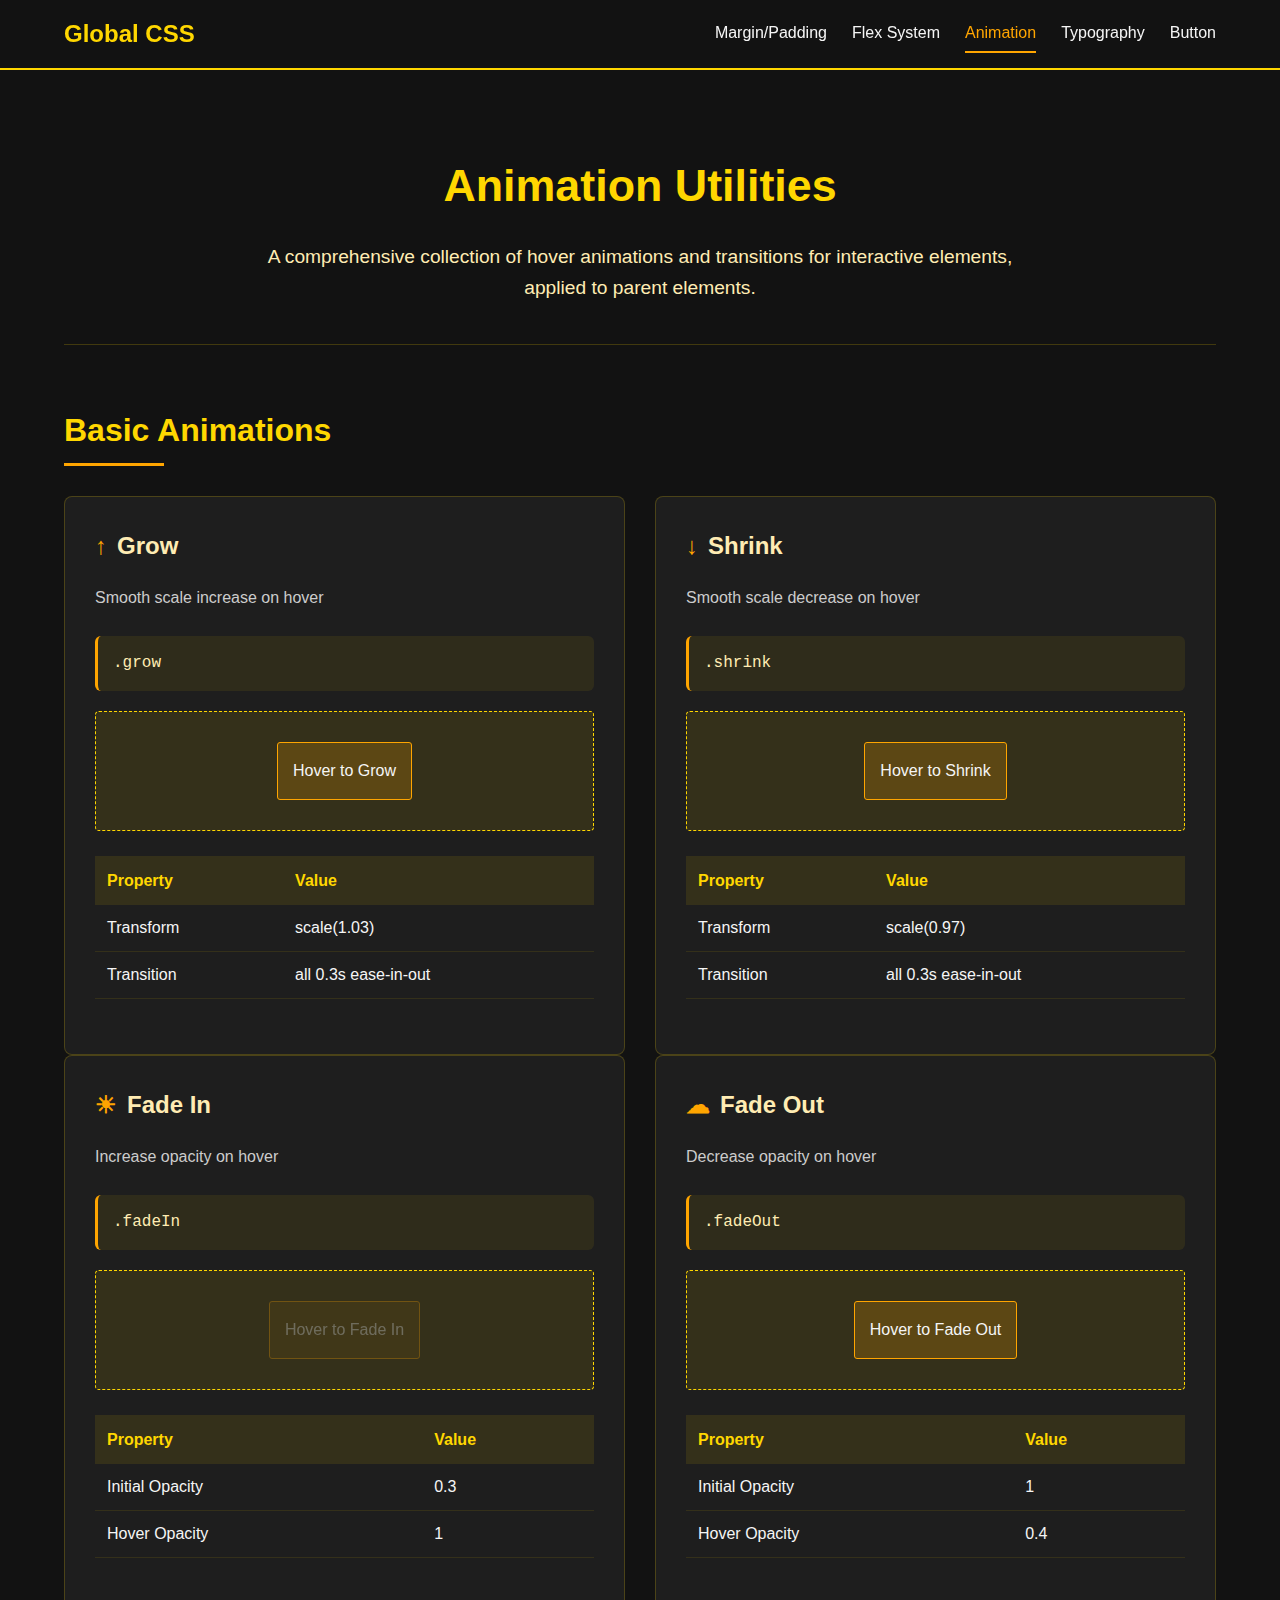
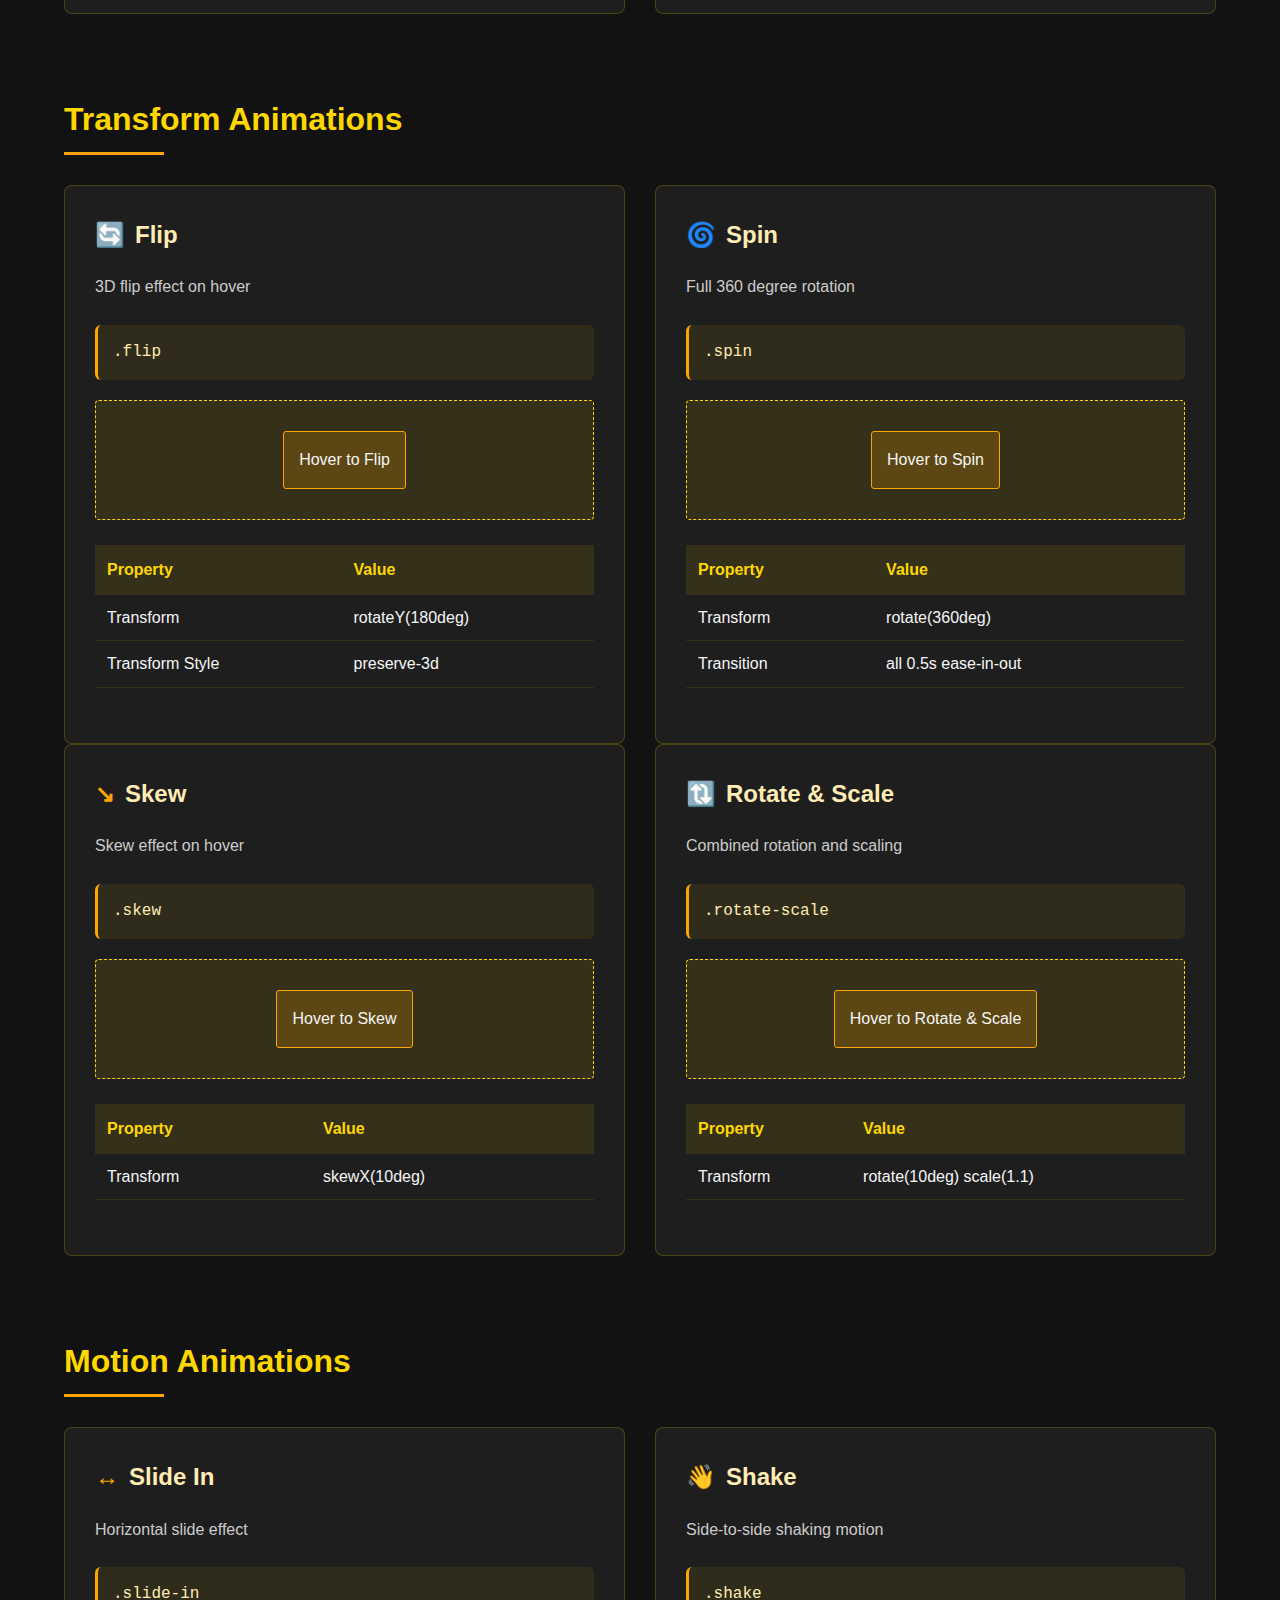
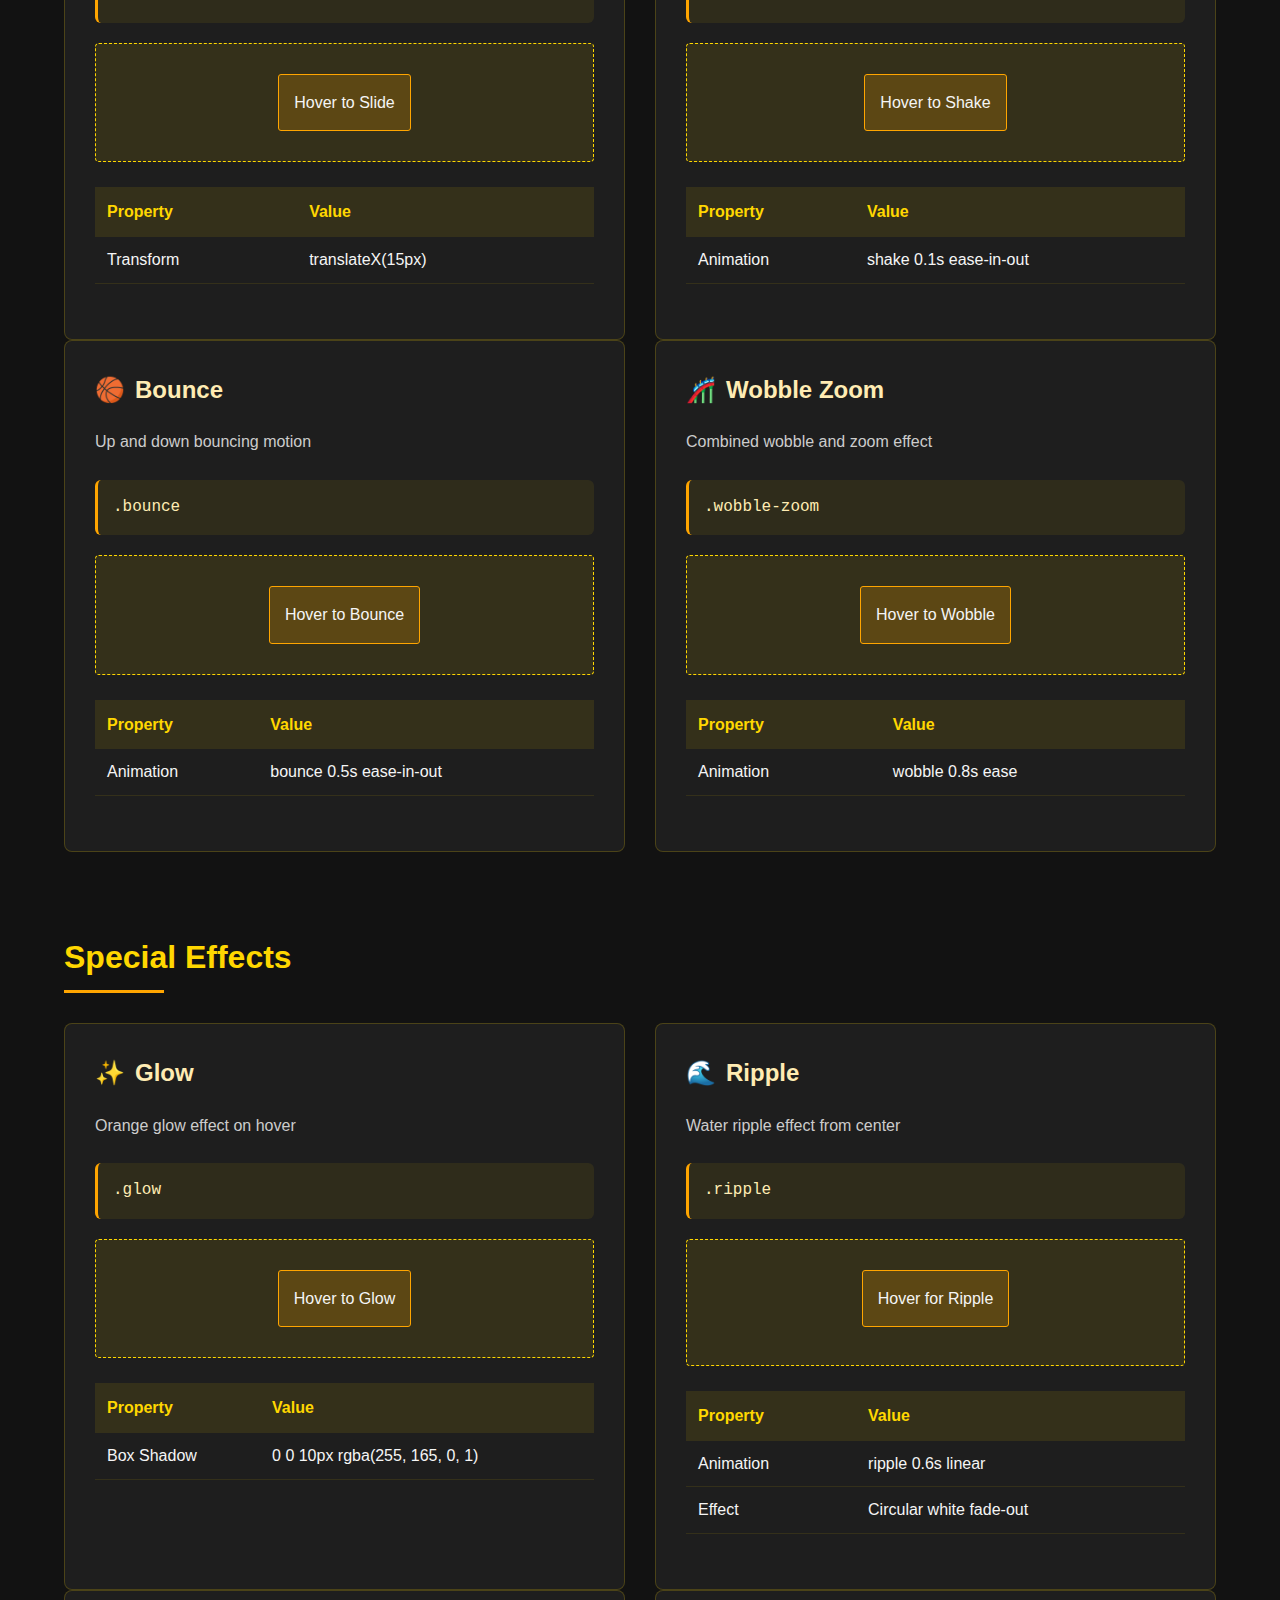
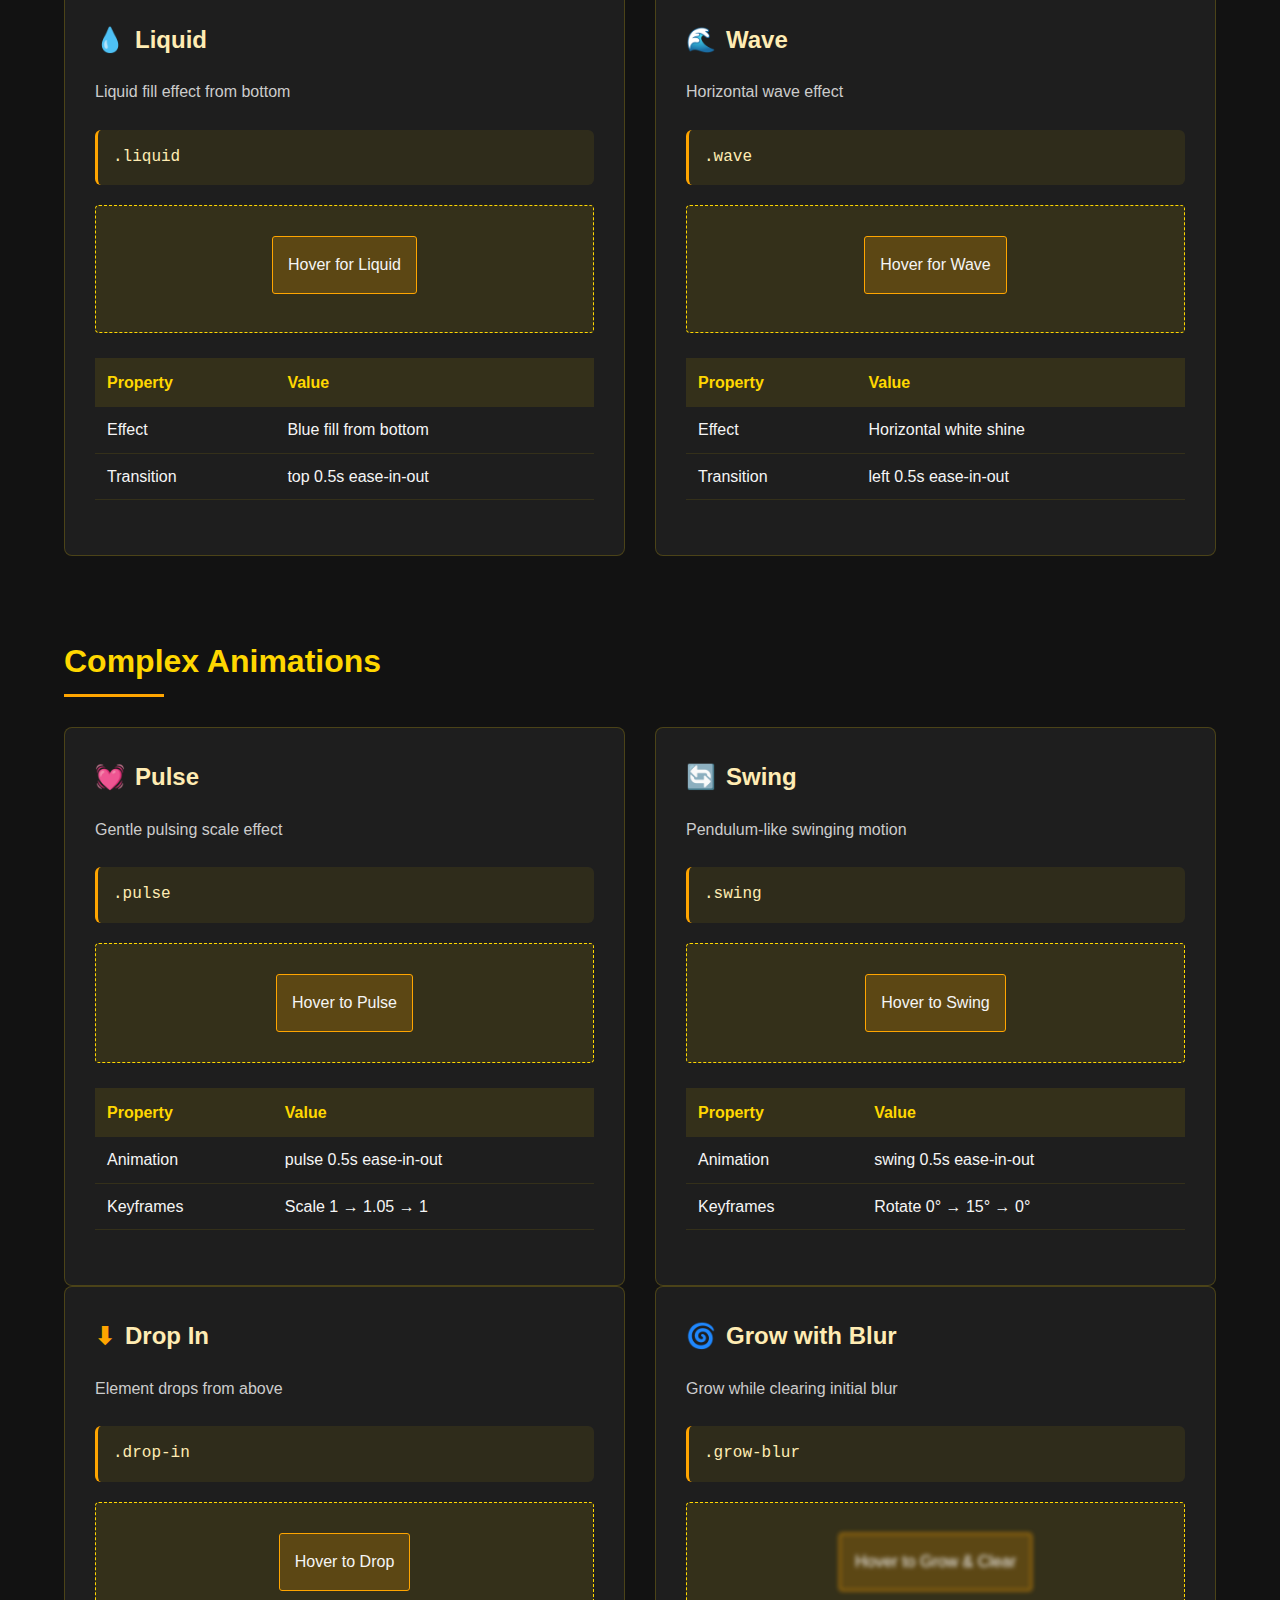
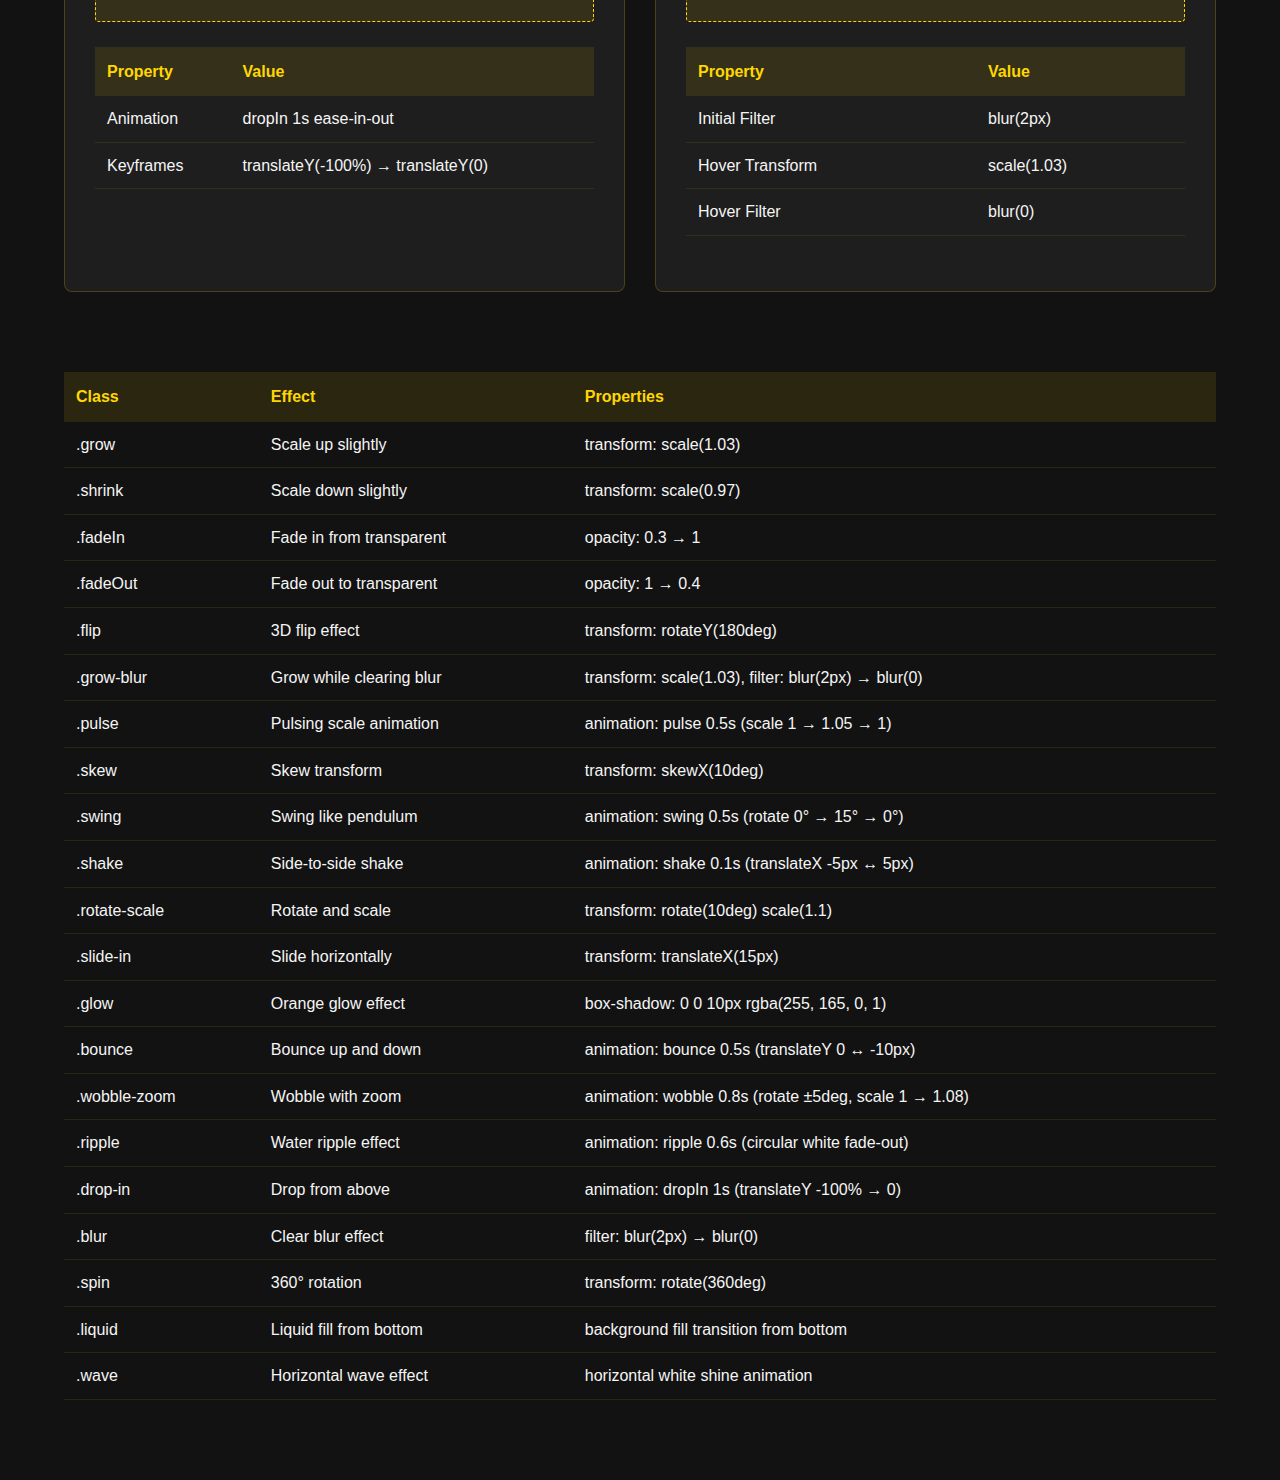
==== animation.html @ afbe911b "-v:2.9.2" ====
<!DOCTYPE html>
<html lang="en">

<head>
    <meta charset="UTF-8">
    <meta name="viewport" content="width=device-width, initial-scale=1.0">
    <title>Animation Documentation</title>
    <link rel="stylesheet" href="./documents/global.css">
    <style>
        /* THEME */
        :root {
            --bg-dark: #121212;
            --gold: #FFD700;
            --gold-light: #FFECB3;
            --orange: #FFA500;
            --text-light: #F5F5F5;
            --card-bg: #1E1E1E;
        }

        body {
            background: var(--bg-dark);
            color: var(--text-light);
            font-family: 'Segoe UI', sans-serif;
            line-height: 1.6;
        }

        /* NAVBAR */
        .navbar {
            background: rgba(18, 18, 18, 0.98);
            border-bottom: 2px solid var(--gold);
            padding: 15px 5%;
            position: sticky;
            top: 0;
            z-index: 100;
        }

        .nav-container {
            display: flex;
            justify-content: space-between;
            align-items: center;
            max-width: 1400px;
            margin: 0 auto;
        }

        .nav-logo {
            color: var(--gold);
            font-weight: bold;
            font-size: 1.5rem;
            text-decoration: none;
        }

        .nav-links {
            display: flex;
            gap: 25px;
        }

        .nav-link {
            color: var(--text-light);
            text-decoration: none;
            transition: all 0.3s;
            font-weight: 500;
            padding: 5px 0;
            border-bottom: 2px solid transparent;
        }

        .nav-link:hover,
        .nav-link.active {
            color: var(--orange);
            border-bottom-color: var(--orange);
        }

        /* MAIN CONTENT */
        .container {
            max-width: 1400px;
            margin: 40px auto;
            padding: 0 5%;
        }

        .hero {
            text-align: center;
            margin-bottom: 60px;
            padding: 40px 0;
            border-bottom: 1px solid rgba(255, 215, 0, 0.2);
        }

        .hero h1 {
            color: var(--gold);
            font-size: 2.8rem;
            margin-bottom: 20px;
        }

        .hero p {
            font-size: 1.2rem;
            max-width: 800px;
            margin: 0 auto;
            color: var(--gold-light);
        }

        /* UTILITY SECTIONS */
        .utility-section {
            margin-bottom: 80px;
        }

        .section-title {
            color: var(--gold);
            font-size: 2rem;
            margin-bottom: 30px;
            position: relative;
            padding-bottom: 10px;
        }

        .section-title:after {
            content: '';
            position: absolute;
            bottom: 0;
            left: 0;
            width: 100px;
            height: 3px;
            background: var(--orange);
        }

        /* UTILITY CARDS */
        .utility-grid {
            display: grid;
            grid-template-columns: repeat(auto-fill, minmax(400px, 1fr));
            gap: 30px;
        }

        .utility-card {
            background: var(--card-bg);
            border: 1px solid rgba(255, 215, 0, 0.2);
            border-radius: 8px;
            padding: 30px;
            transition: all 0.3s;
        }

        .utility-card:hover {
            border-color: var(--gold);
            box-shadow: 0 10px 30px rgba(255, 215, 0, 0.1);
            transform: translateY(-5px);
        }

        .card-title {
            color: var(--gold-light);
            font-size: 1.5rem;
            margin-bottom: 20px;
            display: flex;
            align-items: center;
            gap: 10px;
        }

        .card-title .icon {
            color: var(--orange);
        }

        .card-desc {
            margin-bottom: 25px;
            color: #ccc;
        }

        .pattern {
            background: rgba(255, 215, 0, 0.08);
            color: var(--gold-light);
            padding: 15px;
            border-radius: 6px;
            font-family: monospace;
            margin-bottom: 20px;
            border-left: 3px solid var(--orange);
        }

        .example-group {
            margin-top: 25px;
        }

        .example-title {
            color: var(--gold-light);
            margin-bottom: 10px;
            font-weight: 500;
        }

        .example {
            background: rgba(0, 0, 0, 0.3);
            padding: 12px 15px;
            border-radius: 4px;
            margin-bottom: 8px;
            font-family: monospace;
            display: block;
        }

        /* VALUE TABLES */
        .value-table {
            width: 100%;
            border-collapse: collapse;
            margin: 25px 0;
        }

        .value-table th {
            background: rgba(255, 215, 0, 0.1);
            color: var(--gold);
            padding: 12px;
            text-align: left;
        }

        .value-table td {
            padding: 10px 12px;
            border-bottom: 1px solid rgba(255, 215, 0, 0.1);
        }

        .value-table tr:hover {
            background: rgba(255, 215, 0, 0.05);
        }

        /* RESPONSIVE */
        @media (max-width: 992px) {
            .utility-grid {
                grid-template-columns: 1fr;
            }
        }

        @media (max-width: 768px) {
            .nav-container {
                flex-direction: column;
                gap: 15px;
            }

            .nav-links {
                flex-wrap: wrap;
                justify-content: center;
                gap: 15px;
            }

            .hero h1 {
                font-size: 2.2rem;
            }
        }

        @media (max-width: 480px) {
            .container {
                padding: 0 20px;
            }

            .utility-card {
                padding: 20px;
            }
        }

        /* ANIMATION DEMOS */
        .demo-box {
            background: rgba(255, 215, 0, 0.1);
            border: 1px dashed var(--gold);
            padding: 20px;
            margin: 15px 0;
            border-radius: 4px;
            text-align: center;
        }

        .demo-item {
            background: rgba(255, 165, 0, 0.2);
            border: 1px solid var(--orange);
            padding: 15px;
            margin: 10px;
            border-radius: 3px;
            display: inline-block;
        }

        /* Animation classes for demo */
        .grow>*,
        .shrink>*,
        .fadeIn>*,
        .fadeOut>*,
        .flip>*,
        .grow-blur>*,
        .pulse>*,
        .skew>*,
        .hologram>*,
        .swing>*,
        .fade-slide>*,
        .shake>*,
        .rotate-scale>*,
        .slide-in>*,
        .glow>*,
        .bounce>*,
        .wobble-zoom>*,
        .ripple>*,
        .drop-in>*,
        .blur>*,
        .color-change>*,
        .border-pulse>*,
        .rotate-skew>*,
        .blur-darken>*,
        .slide-up>*,
        .tilt>*,
        .scale-rotate>*,
        .outline>*,
        .wiggle>*,
        .spin>*,
        .liquid>*,
        .wave>* {
            transition: all 0.3s ease-in-out;
        }

        /* Keyframes for demo */
        @keyframes pulse {
            0% {
                transform: scale(1);
            }

            50% {
                transform: scale(1.05);
            }

            100% {
                transform: scale(1);
            }
        }

        @keyframes shake {

            0%,
            100% {
                transform: translateX(0);
            }

            25% {
                transform: translateX(-5px);
            }

            50% {
                transform: translateX(5px);
            }

            75% {
                transform: translateX(-5px);
            }
        }

        @keyframes wobble {

            0%,
            100% {
                transform: rotate(0deg) scale(1);
            }

            25% {
                transform: rotate(5deg);
            }

            50% {
                transform: rotate(-5deg) scale(1.08);
            }

            75% {
                transform: rotate(5deg);
            }
        }

        @keyframes ripple {
            to {
                transform: translate(-50%, -50%) scale(50);
                opacity: 0;
            }
        }

        @keyframes dropIn {
            0% {
                transform: translateY(-100%);
                opacity: 0;
            }

            100% {
                transform: translateY(0);
                opacity: 1;
            }
        }

        @keyframes bounce {

            0%,
            100% {
                transform: translateY(0);
            }

            50% {
                transform: translateY(-10px);
            }
        }

        @keyframes swing {
            0% {
                transform: rotate(0deg);
            }

            50% {
                transform: rotate(15deg);
            }

            100% {
                transform: rotate(0deg);
            }
        }
    </style>
</head>

<body>
    <!-- NAVBAR -->
    <nav class="navbar">
        <div class="nav-container">
            <a href="index.html" class="nav-logo">Global CSS</a>
            <div class="nav-links">
                <a href="test.html" class="nav-link">Margin/Padding</a>
                <a href="flex.html" class="nav-link">Flex System</a>
                <a href="#" class="nav-link active">Animation</a>
                <a href="typography.html" class="nav-link">Typography</a>
                <a href="button.html" class="nav-link">Button</a>

            </div>
        </div>
    </nav>

    <!-- MAIN CONTENT -->
    <div class="container">
        <section class="hero">
            <h1>Animation Utilities</h1>
            <p>A comprehensive collection of hover animations and transitions for interactive elements, applied to
                parent elements.</p>

        </section>

        <!-- BASIC ANIMATIONS SECTION -->
        <section class="utility-section">
            <h2 class="section-title">Basic Animations</h2>

            <div class="utility-grid">
                <div class="utility-card">
                    <h3 class="card-title"><span class="icon">↑</span> Grow</h3>
                    <p class="card-desc">Smooth scale increase on hover</p>
                    <div class="pattern">.grow </div>

                    <div class="demo-box grow">
                        <div class="demo-item">Hover to Grow</div>
                    </div>

                    <table class="value-table">
                        <thead>
                            <tr>
                                <th>Property</th>
                                <th>Value</th>
                            </tr>
                        </thead>
                        <tbody>
                            <tr>
                                <td>Transform</td>
                                <td>scale(1.03)</td>
                            </tr>
                            <tr>
                                <td>Transition</td>
                                <td>all 0.3s ease-in-out</td>
                            </tr>
                        </tbody>
                    </table>
                </div>

                <div class="utility-card">
                    <h3 class="card-title"><span class="icon">↓</span> Shrink</h3>
                    <p class="card-desc">Smooth scale decrease on hover</p>
                    <div class="pattern">.shrink </div>

                    <div class="demo-box shrink">
                        <div class="demo-item">Hover to Shrink</div>
                    </div>

                    <table class="value-table">
                        <thead>
                            <tr>
                                <th>Property</th>
                                <th>Value</th>
                            </tr>
                        </thead>
                        <tbody>
                            <tr>
                                <td>Transform</td>
                                <td>scale(0.97)</td>
                            </tr>
                            <tr>
                                <td>Transition</td>
                                <td>all 0.3s ease-in-out</td>
                            </tr>
                        </tbody>
                    </table>
                </div>
            </div>

            <div class="utility-grid mt40">
                <div class="utility-card">
                    <h3 class="card-title"><span class="icon">☀</span> Fade In</h3>
                    <p class="card-desc">Increase opacity on hover</p>
                    <div class="pattern">.fadeIn </div>

                    <div class="demo-box fadeIn">
                        <div class="demo-item">Hover to Fade In</div>
                    </div>

                    <table class="value-table">
                        <thead>
                            <tr>
                                <th>Property</th>
                                <th>Value</th>
                            </tr>
                        </thead>
                        <tbody>
                            <tr>
                                <td>Initial Opacity</td>
                                <td>0.3</td>
                            </tr>
                            <tr>
                                <td>Hover Opacity</td>
                                <td>1</td>
                            </tr>
                        </tbody>
                    </table>
                </div>

                <div class="utility-card">
                    <h3 class="card-title"><span class="icon">☁</span> Fade Out</h3>
                    <p class="card-desc">Decrease opacity on hover</p>
                    <div class="pattern">.fadeOut </div>

                    <div class="demo-box fadeOut">
                        <div class="demo-item">Hover to Fade Out</div>
                    </div>

                    <table class="value-table">
                        <thead>
                            <tr>
                                <th>Property</th>
                                <th>Value</th>
                            </tr>
                        </thead>
                        <tbody>
                            <tr>
                                <td>Initial Opacity</td>
                                <td>1</td>
                            </tr>
                            <tr>
                                <td>Hover Opacity</td>
                                <td>0.4</td>
                            </tr>
                        </tbody>
                    </table>
                </div>
            </div>
        </section>

        <!-- TRANSFORM ANIMATIONS SECTION -->
        <section class="utility-section">
            <h2 class="section-title">Transform Animations</h2>

            <div class="utility-grid">
                <div class="utility-card">
                    <h3 class="card-title"><span class="icon">🔄</span> Flip</h3>
                    <p class="card-desc">3D flip effect on hover</p>
                    <div class="pattern">.flip </div>

                    <div class="demo-box flip">
                        <div class="demo-item">Hover to Flip</div>
                    </div>

                    <table class="value-table">
                        <thead>
                            <tr>
                                <th>Property</th>
                                <th>Value</th>
                            </tr>
                        </thead>
                        <tbody>
                            <tr>
                                <td>Transform</td>
                                <td>rotateY(180deg)</td>
                            </tr>
                            <tr>
                                <td>Transform Style</td>
                                <td>preserve-3d</td>
                            </tr>
                        </tbody>
                    </table>
                </div>

                <div class="utility-card">
                    <h3 class="card-title"><span class="icon">🌀</span> Spin</h3>
                    <p class="card-desc">Full 360 degree rotation</p>
                    <div class="pattern">.spin </div>

                    <div class="demo-box spin">
                        <div class="demo-item">Hover to Spin</div>
                    </div>

                    <table class="value-table">
                        <thead>
                            <tr>
                                <th>Property</th>
                                <th>Value</th>
                            </tr>
                        </thead>
                        <tbody>
                            <tr>
                                <td>Transform</td>
                                <td>rotate(360deg)</td>
                            </tr>
                            <tr>
                                <td>Transition</td>
                                <td>all 0.5s ease-in-out</td>
                            </tr>
                        </tbody>
                    </table>
                </div>
            </div>

            <div class="utility-grid mt40">
                <div class="utility-card">
                    <h3 class="card-title"><span class="icon">↘</span> Skew</h3>
                    <p class="card-desc">Skew effect on hover</p>
                    <div class="pattern">.skew </div>

                    <div class="demo-box skew">
                        <div class="demo-item">Hover to Skew</div>
                    </div>

                    <table class="value-table">
                        <thead>
                            <tr>
                                <th>Property</th>
                                <th>Value</th>
                            </tr>
                        </thead>
                        <tbody>
                            <tr>
                                <td>Transform</td>
                                <td>skewX(10deg)</td>
                            </tr>
                        </tbody>
                    </table>
                </div>

                <div class="utility-card">
                    <h3 class="card-title"><span class="icon">🔃</span> Rotate & Scale</h3>
                    <p class="card-desc">Combined rotation and scaling</p>
                    <div class="pattern">.rotate-scale </div>

                    <div class="demo-box rotate-scale">
                        <div class="demo-item">Hover to Rotate & Scale</div>
                    </div>

                    <table class="value-table">
                        <thead>
                            <tr>
                                <th>Property</th>
                                <th>Value</th>
                            </tr>
                        </thead>
                        <tbody>
                            <tr>
                                <td>Transform</td>
                                <td>rotate(10deg) scale(1.1)</td>
                            </tr>
                        </tbody>
                    </table>
                </div>
            </div>
        </section>

        <!-- MOTION ANIMATIONS SECTION -->
        <section class="utility-section">
            <h2 class="section-title">Motion Animations</h2>

            <div class="utility-grid">
                <div class="utility-card">
                    <h3 class="card-title"><span class="icon">↔</span> Slide In</h3>
                    <p class="card-desc">Horizontal slide effect</p>
                    <div class="pattern">.slide-in </div>

                    <div class="demo-box slide-in">
                        <div class="demo-item">Hover to Slide</div>
                    </div>

                    <table class="value-table">
                        <thead>
                            <tr>
                                <th>Property</th>
                                <th>Value</th>
                            </tr>
                        </thead>
                        <tbody>
                            <tr>
                                <td>Transform</td>
                                <td>translateX(15px)</td>
                            </tr>
                        </tbody>
                    </table>
                </div>

                <div class="utility-card">
                    <h3 class="card-title"><span class="icon">👋</span> Shake</h3>
                    <p class="card-desc">Side-to-side shaking motion</p>
                    <div class="pattern">.shake </div>

                    <div class="demo-box shake">
                        <div class="demo-item">Hover to Shake</div>
                    </div>

                    <table class="value-table">
                        <thead>
                            <tr>
                                <th>Property</th>
                                <th>Value</th>
                            </tr>
                        </thead>
                        <tbody>
                            <tr>
                                <td>Animation</td>
                                <td>shake 0.1s ease-in-out</td>
                            </tr>
                        </tbody>
                    </table>
                </div>
            </div>

            <div class="utility-grid mt40">
                <div class="utility-card">
                    <h3 class="card-title"><span class="icon">🏀</span> Bounce</h3>
                    <p class="card-desc">Up and down bouncing motion</p>
                    <div class="pattern">.bounce </div>

                    <div class="demo-box bounce">
                        <div class="demo-item">Hover to Bounce</div>
                    </div>

                    <table class="value-table">
                        <thead>
                            <tr>
                                <th>Property</th>
                                <th>Value</th>
                            </tr>
                        </thead>
                        <tbody>
                            <tr>
                                <td>Animation</td>
                                <td>bounce 0.5s ease-in-out</td>
                            </tr>
                        </tbody>
                    </table>
                </div>

                <div class="utility-card">
                    <h3 class="card-title"><span class="icon">🎢</span> Wobble Zoom</h3>
                    <p class="card-desc">Combined wobble and zoom effect</p>
                    <div class="pattern">.wobble-zoom </div>

                    <div class="demo-box wobble-zoom">
                        <div class="demo-item">Hover to Wobble</div>
                    </div>

                    <table class="value-table">
                        <thead>
                            <tr>
                                <th>Property</th>
                                <th>Value</th>
                            </tr>
                        </thead>
                        <tbody>
                            <tr>
                                <td>Animation</td>
                                <td>wobble 0.8s ease</td>
                            </tr>
                        </tbody>
                    </table>
                </div>
            </div>
        </section>

        <!-- SPECIAL EFFECTS SECTION -->
        <section class="utility-section">
            <h2 class="section-title">Special Effects</h2>

            <div class="utility-grid">
                <div class="utility-card">
                    <h3 class="card-title"><span class="icon">✨</span> Glow</h3>
                    <p class="card-desc">Orange glow effect on hover</p>
                    <div class="pattern">.glow </div>

                    <div class="demo-box glow">
                        <div class="demo-item">Hover to Glow</div>
                    </div>

                    <table class="value-table">
                        <thead>
                            <tr>
                                <th>Property</th>
                                <th>Value</th>
                            </tr>
                        </thead>
                        <tbody>
                            <tr>
                                <td>Box Shadow</td>
                                <td>0 0 10px rgba(255, 165, 0, 1)</td>
                            </tr>
                        </tbody>
                    </table>
                </div>

                <div class="utility-card">
                    <h3 class="card-title"><span class="icon">🌊</span> Ripple</h3>
                    <p class="card-desc">Water ripple effect from center</p>
                    <div class="pattern">.ripple </div>

                    <div class="demo-box ripple">
                        <div class="demo-item">Hover for Ripple</div>
                    </div>

                    <table class="value-table">
                        <thead>
                            <tr>
                                <th>Property</th>
                                <th>Value</th>
                            </tr>
                        </thead>
                        <tbody>
                            <tr>
                                <td>Animation</td>
                                <td>ripple 0.6s linear</td>
                            </tr>
                            <tr>
                                <td>Effect</td>
                                <td>Circular white fade-out</td>
                            </tr>
                        </tbody>
                    </table>
                </div>
            </div>

            <div class="utility-grid mt40">
                <div class="utility-card">
                    <h3 class="card-title"><span class="icon">💧</span> Liquid</h3>
                    <p class="card-desc">Liquid fill effect from bottom</p>
                    <div class="pattern">.liquid </div>

                    <div class="demo-box liquid">
                        <div class="demo-item">Hover for Liquid</div>
                    </div>

                    <table class="value-table">
                        <thead>
                            <tr>
                                <th>Property</th>
                                <th>Value</th>
                            </tr>
                        </thead>
                        <tbody>
                            <tr>
                                <td>Effect</td>
                                <td>Blue fill from bottom</td>
                            </tr>
                            <tr>
                                <td>Transition</td>
                                <td>top 0.5s ease-in-out</td>
                            </tr>
                        </tbody>
                    </table>
                </div>

                <div class="utility-card">
                    <h3 class="card-title"><span class="icon">🌊</span> Wave</h3>
                    <p class="card-desc">Horizontal wave effect</p>
                    <div class="pattern">.wave </div>

                    <div class="demo-box wave">
                        <div class="demo-item">Hover for Wave</div>
                    </div>

                    <table class="value-table">
                        <thead>
                            <tr>
                                <th>Property</th>
                                <th>Value</th>
                            </tr>
                        </thead>
                        <tbody>
                            <tr>
                                <td>Effect</td>
                                <td>Horizontal white shine</td>
                            </tr>
                            <tr>
                                <td>Transition</td>
                                <td>left 0.5s ease-in-out</td>
                            </tr>
                        </tbody>
                    </table>
                </div>
            </div>
        </section>

        <!-- COMPLEX ANIMATIONS SECTION -->
        <section class="utility-section">
            <h2 class="section-title">Complex Animations</h2>

            <div class="utility-grid">
                <div class="utility-card">
                    <h3 class="card-title"><span class="icon">💓</span> Pulse</h3>
                    <p class="card-desc">Gentle pulsing scale effect</p>
                    <div class="pattern">.pulse </div>

                    <div class="demo-box pulse">
                        <div class="demo-item">Hover to Pulse</div>
                    </div>

                    <table class="value-table">
                        <thead>
                            <tr>
                                <th>Property</th>
                                <th>Value</th>
                            </tr>
                        </thead>
                        <tbody>
                            <tr>
                                <td>Animation</td>
                                <td>pulse 0.5s ease-in-out</td>
                            </tr>
                            <tr>
                                <td>Keyframes</td>
                                <td>Scale 1 → 1.05 → 1</td>
                            </tr>
                        </tbody>
                    </table>
                </div>

                <div class="utility-card">
                    <h3 class="card-title"><span class="icon">🔄</span> Swing</h3>
                    <p class="card-desc">Pendulum-like swinging motion</p>
                    <div class="pattern">.swing </div>

                    <div class="demo-box swing">
                        <div class="demo-item">Hover to Swing</div>
                    </div>

                    <table class="value-table">
                        <thead>
                            <tr>
                                <th>Property</th>
                                <th>Value</th>
                            </tr>
                        </thead>
                        <tbody>
                            <tr>
                                <td>Animation</td>
                                <td>swing 0.5s ease-in-out</td>
                            </tr>
                            <tr>
                                <td>Keyframes</td>
                                <td>Rotate 0° → 15° → 0°</td>
                            </tr>
                        </tbody>
                    </table>
                </div>
            </div>

            <div class="utility-grid mt40">
                <div class="utility-card">
                    <h3 class="card-title"><span class="icon">⬇</span> Drop In</h3>
                    <p class="card-desc">Element drops from above</p>
                    <div class="pattern">.drop-in </div>

                    <div class="demo-box drop-in">
                        <div class="demo-item">Hover to Drop</div>
                    </div>

                    <table class="value-table">
                        <thead>
                            <tr>
                                <th>Property</th>
                                <th>Value</th>
                            </tr>
                        </thead>
                        <tbody>
                            <tr>
                                <td>Animation</td>
                                <td>dropIn 1s ease-in-out</td>
                            </tr>
                            <tr>
                                <td>Keyframes</td>
                                <td>translateY(-100%) → translateY(0)</td>
                            </tr>
                        </tbody>
                    </table>
                </div>

                <div class="utility-card">
                    <h3 class="card-title"><span class="icon">🌀</span> Grow with Blur</h3>
                    <p class="card-desc">Grow while clearing initial blur</p>
                    <div class="pattern">.grow-blur </div>

                    <div class="demo-box grow-blur">
                        <div class="demo-item">Hover to Grow & Clear</div>
                    </div>

                    <table class="value-table">
                        <thead>
                            <tr>
                                <th>Property</th>
                                <th>Value</th>
                            </tr>
                        </thead>
                        <tbody>
                            <tr>
                                <td>Initial Filter</td>
                                <td>blur(2px)</td>
                            </tr>
                            <tr>
                                <td>Hover Transform</td>
                                <td>scale(1.03)</td>
                            </tr>
                            <tr>
                                <td>Hover Filter</td>
                                <td>blur(0)</td>
                            </tr>
                        </tbody>
                    </table>
                </div>
            </div>
        </section>

        <section class="utility-section">
            <table class="value-table">
                <thead>
                    <tr>
                        <th>Class</th>
                        <th>Effect</th>
                        <th>Properties</th>
                    </tr>
                </thead>
                <tbody>
                    <tr>
                        <td>.grow </td>
                        <td>Scale up slightly</td>
                        <td>transform: scale(1.03)</td>
                    </tr>
                    <tr>
                        <td>.shrink </td>
                        <td>Scale down slightly</td>
                        <td>transform: scale(0.97)</td>
                    </tr>
                    <tr>
                        <td>.fadeIn </td>
                        <td>Fade in from transparent</td>
                        <td>opacity: 0.3 → 1</td>
                    </tr>
                    <tr>
                        <td>.fadeOut </td>
                        <td>Fade out to transparent</td>
                        <td>opacity: 1 → 0.4</td>
                    </tr>
                    <tr>
                        <td>.flip </td>
                        <td>3D flip effect</td>
                        <td>transform: rotateY(180deg)</td>
                    </tr>
                    <tr>
                        <td>.grow-blur </td>
                        <td>Grow while clearing blur</td>
                        <td>transform: scale(1.03), filter: blur(2px) → blur(0)</td>
                    </tr>
                    <tr>
                        <td>.pulse </td>
                        <td>Pulsing scale animation</td>
                        <td>animation: pulse 0.5s (scale 1 → 1.05 → 1)</td>
                    </tr>
                    <tr>
                        <td>.skew </td>
                        <td>Skew transform</td>
                        <td>transform: skewX(10deg)</td>
                    </tr>
                    <tr>
                        <td>.swing </td>
                        <td>Swing like pendulum</td>
                        <td>animation: swing 0.5s (rotate 0° → 15° → 0°)</td>
                    </tr>
                    <tr>
                        <td>.shake </td>
                        <td>Side-to-side shake</td>
                        <td>animation: shake 0.1s (translateX -5px ↔ 5px)</td>
                    </tr>
                    <tr>
                        <td>.rotate-scale </td>
                        <td>Rotate and scale</td>
                        <td>transform: rotate(10deg) scale(1.1)</td>
                    </tr>
                    <tr>
                        <td>.slide-in </td>
                        <td>Slide horizontally</td>
                        <td>transform: translateX(15px)</td>
                    </tr>
                    <tr>
                        <td>.glow </td>
                        <td>Orange glow effect</td>
                        <td>box-shadow: 0 0 10px rgba(255, 165, 0, 1)</td>
                    </tr>
                    <tr>
                        <td>.bounce </td>
                        <td>Bounce up and down</td>
                        <td>animation: bounce 0.5s (translateY 0 ↔ -10px)</td>
                    </tr>
                    <tr>
                        <td>.wobble-zoom </td>
                        <td>Wobble with zoom</td>
                        <td>animation: wobble 0.8s (rotate ±5deg, scale 1 → 1.08)</td>
                    </tr>
                    <tr>
                        <td>.ripple </td>
                        <td>Water ripple effect</td>
                        <td>animation: ripple 0.6s (circular white fade-out)</td>
                    </tr>
                    <tr>
                        <td>.drop-in </td>
                        <td>Drop from above</td>
                        <td>animation: dropIn 1s (translateY -100% → 0)</td>
                    </tr>
                    <tr>
                        <td>.blur </td>
                        <td>Clear blur effect</td>
                        <td>filter: blur(2px) → blur(0)</td>
                    </tr>
                    <tr>
                        <td>.spin </td>
                        <td>360° rotation</td>
                        <td>transform: rotate(360deg)</td>
                    </tr>
                    <tr>
                        <td>.liquid </td>
                        <td>Liquid fill from bottom</td>
                        <td>background fill transition from bottom</td>
                    </tr>
                    <tr>
                        <td>.wave </td>
                        <td>Horizontal wave effect</td>
                        <td>horizontal white shine animation</td>
                    </tr>
                </tbody>
            </table>
        </section>
    </div>
</body>

</html>
---- documents/global.css ----
@import url("paddingMargin.css");
@import url("flexSystem.css");
@import url("border-radius.css");
@import url("hover.css");
@import url("card-drop-down.css");
@import url("dimensions.css");
@import url("buttons.css");



:root {
  font-size: 1rem;
  --font-family: "Segoe UI", Tahoma, Geneva, Verdana, sans-serif;
  --container-size: 1100px;
  --mbgc: #000127;

  --mtc: #e3e3e3;
  --tc: #dbdbdb;
  --stc: #f0f0f0;
  --mhc: #f0f0f0;
  --hc: #e4dbdb;
  --shc: #eee6e6;
}

:root {
  --mh: clamp(2rem, 4vw, 4rem); /* Main heading size */
  --heading: clamp(1.8rem, 3vw, 3rem); /* Subheading */
  --sh: clamp(1.2rem, 2vw, 2rem); /* Small heading size */

  --mt: clamp(1rem, 1.4vw, 1.8rem); /* Main text size */
  --text: clamp(0.85rem, 1.3vw, 1.2rem); /* Text */
  --st: clamp(0.7rem, 1vw, 1rem); /* Small text */
}

* {
  margin: 0;
  padding: 0;
  list-style: none;
  text-decoration: none;
  box-sizing: border-box;
  font-family: var(--font-family);
}
.hide {
  display: none;
}
.hidden{
  overflow: hidden;
}
.pointer {
  cursor: pointer;
}

img[src] {
  width: 100%;
}

img[src].auto {
  width: auto;
}

.hide {
  display: none;
}
.hidden {
  overflow: hidden;
}

/*  */
/*  */
/*  */
/*  */
/*  */

/* margin */
.main-heading,
.heading,
.sub-heading,
.text,
.sub-text,
.main-text {
  margin-top: 10px;
}

.main-heading {
  color: var(--mhc);
  font-size: var(--mh);
  font-weight: 700;
  margin: 1rem 0;
}
.heading {
  color: var(--hc);
  font-size: var(--heading);
  font-weight: 700;
}
.sub-heading {
  color: var(--shc);
  font-size: var(--sh);
  font-weight: 700;
}

.main-text {
  color: var(--mtc);
  font-size: var(--mt);
  font-weight: 400;
}
.text {
  color: var(--tc);
  font-size: var(--text);
  font-weight: 400;
}
.sub-text {
  color: var(--stc);
  font-size: var(--st);
  font-weight: 400;
}

.mbgc {
  background-color: var(--mbgc);
}

.mtc {
  color: var(--mtc);
}
/*  */
.mhc {
  color: var(--mhc);
}
.shc {
  color: var(--shc);
}
/*  */
.wtc {
  color: #fff;
}
.btc {
  color: #000;
}
.wbgc {
  background-color: #fff;
}
.bbgc {
  background-color: #000;
}
.tc {
  color: var(--tc);
}
.stc {
  color: var(--stc);
}
.hc {
  color: var(--hc);
}

h2 {
  font-size: 2.3rem;
}
.mh {
  font-size: var(--mh);
}
.hs{
  font-size: var(--heading);
}
.sh {
  font-size: var(--sh);
}
.mt {
  font-size: var(--mt);
}
.ts{
  font-size: var(--text);
}
.st {
  font-size: var(--st);
}
.tac {
  text-align: center;
}
.m0a {
  margin: 0 auto;
}
.tae {
  text-align: end;
}
.tas {
  text-align: start;
}

.bglight {
  background-color: rgb(218, 218, 218);
}

/*  */

.full:not(.screen) {
  width: 100%;
}
.full.screen {
  width: 100vw;
}


.container {
  max-width: var(--container-size);
  margin: 0 auto;
  padding: 0 1rem;
  width: 100%;
}
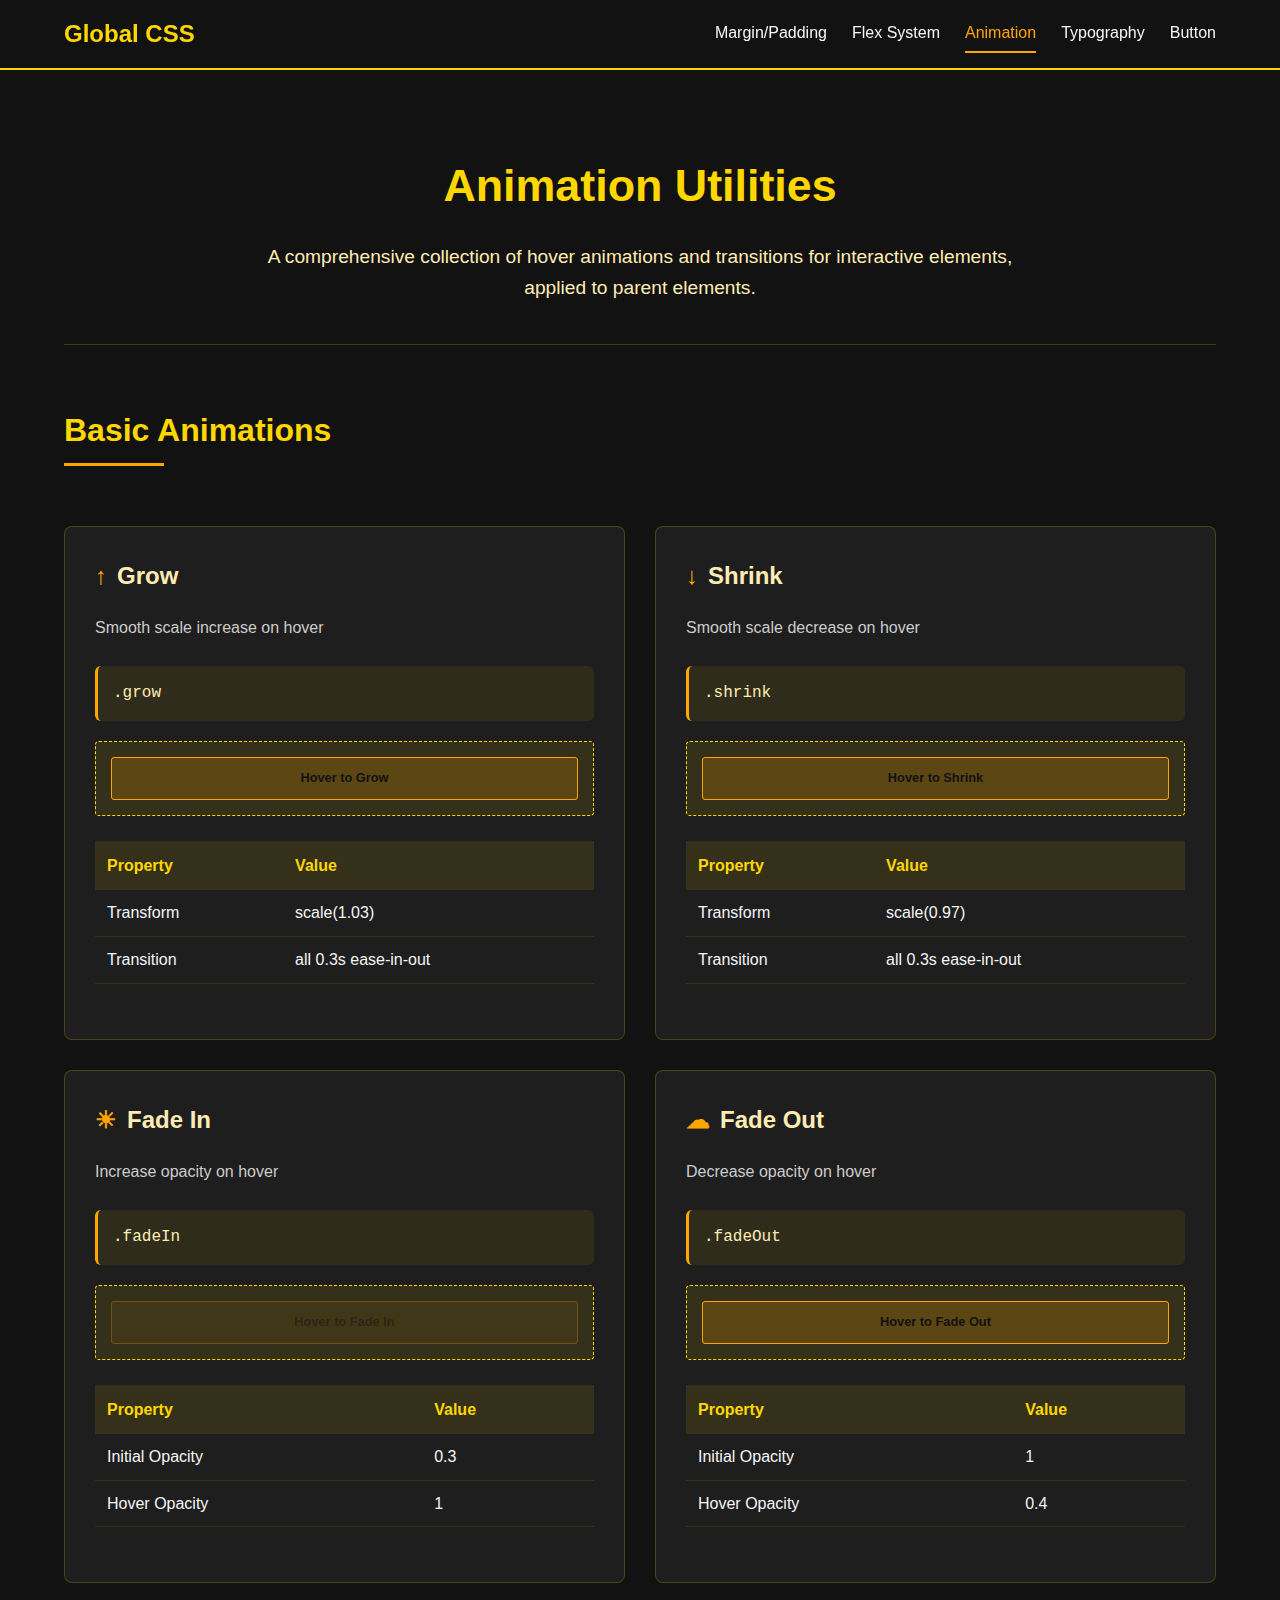
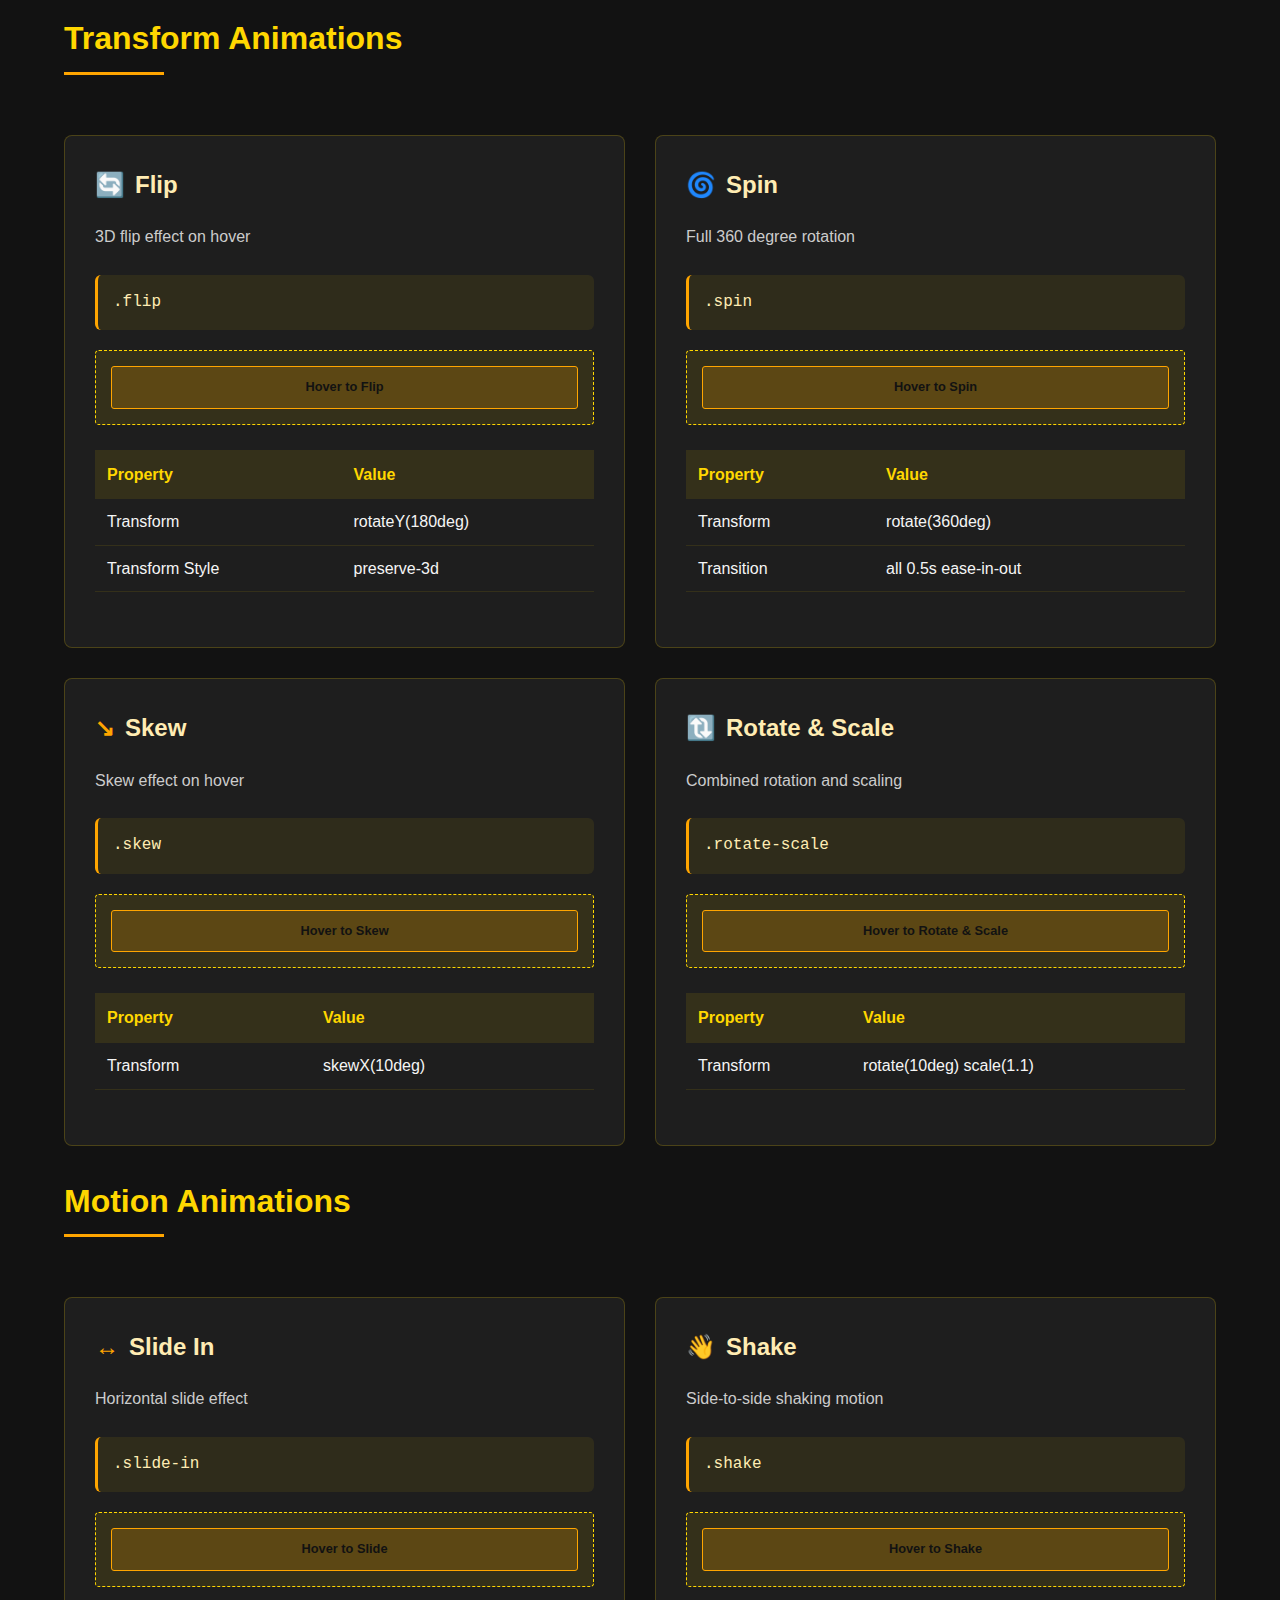
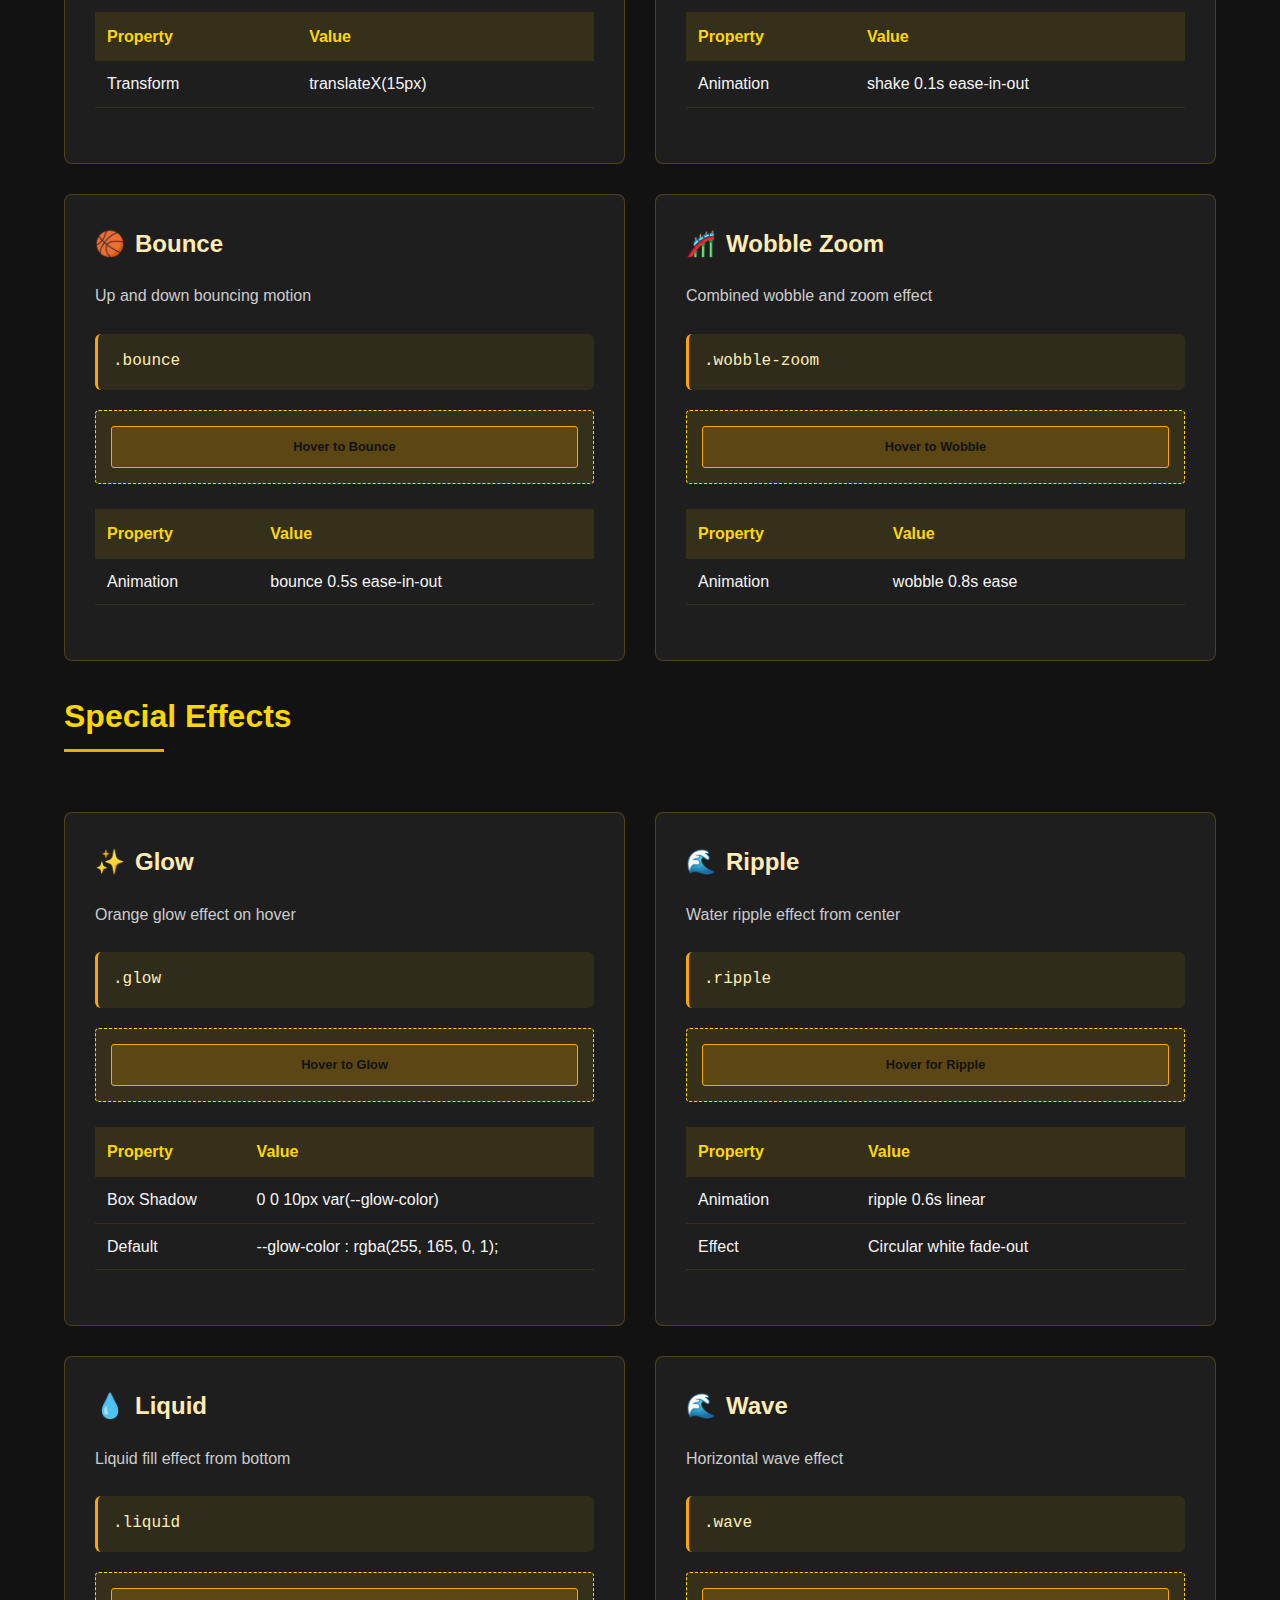
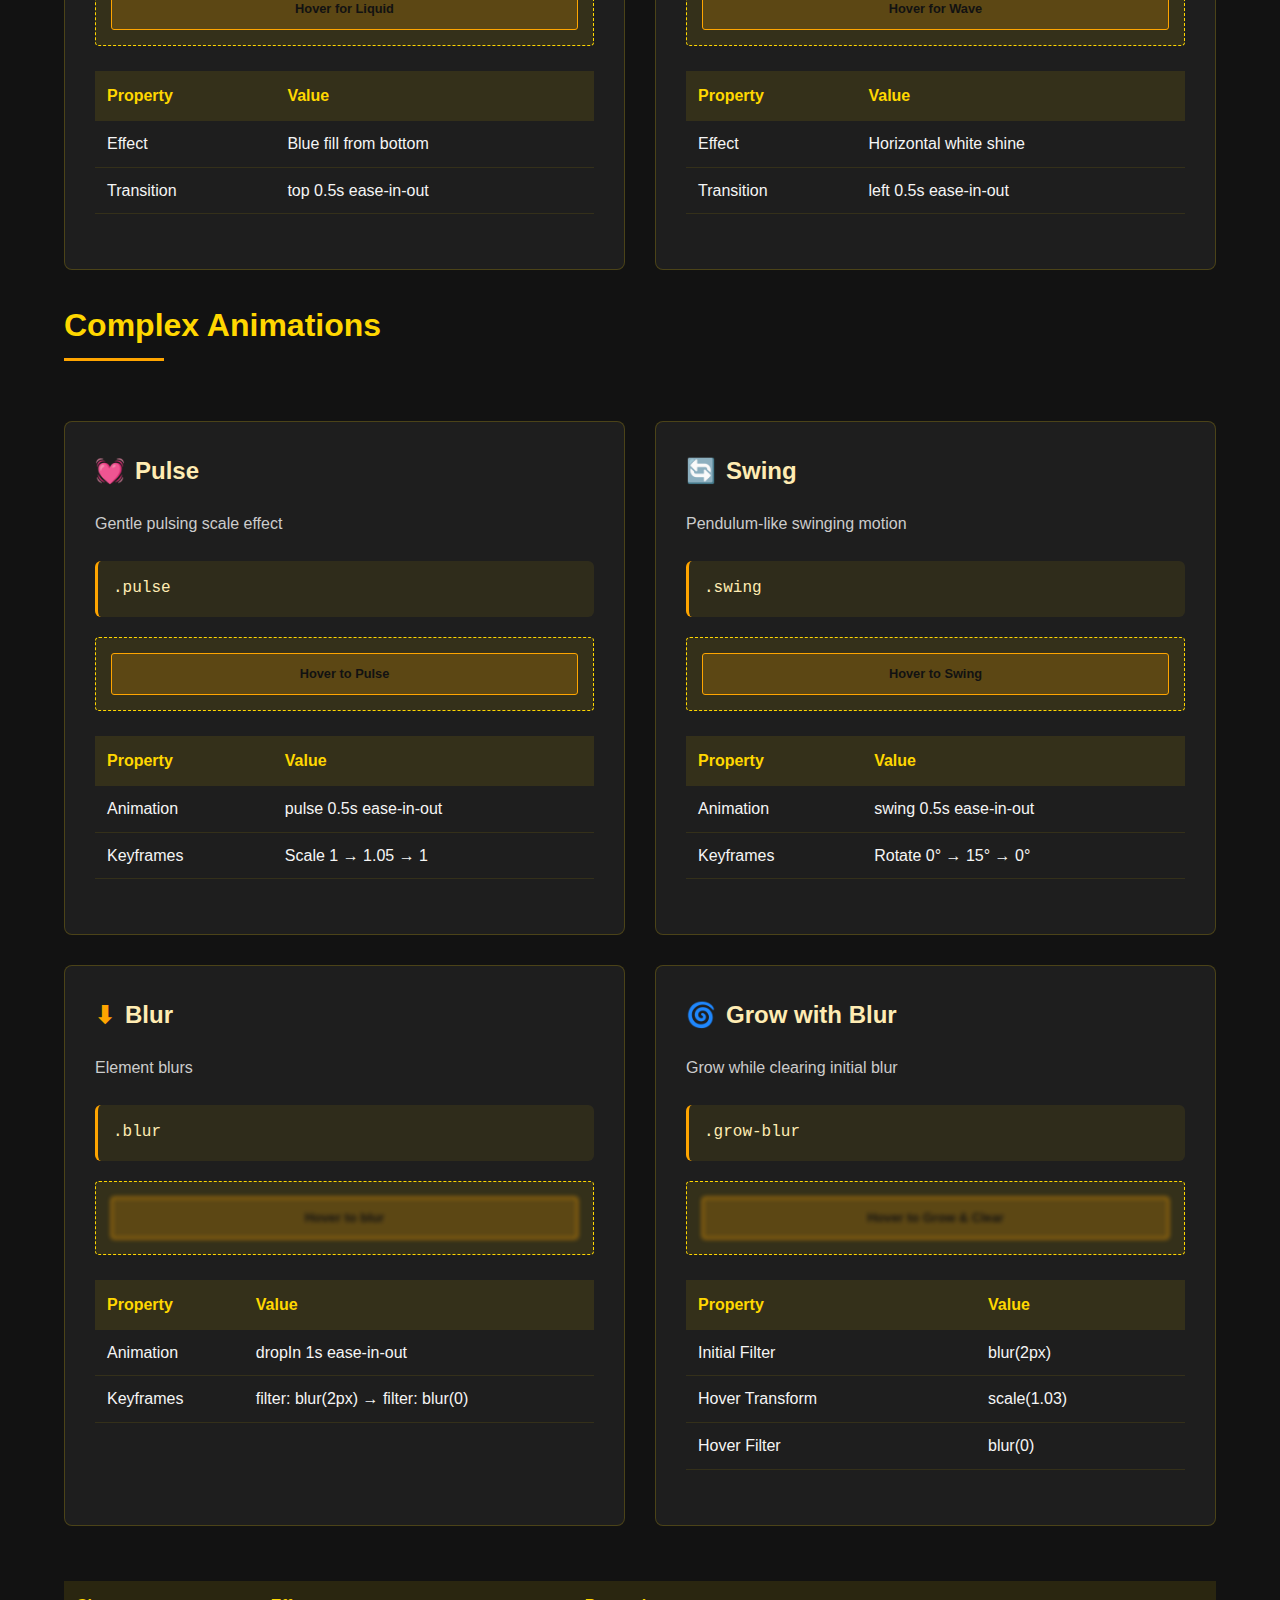
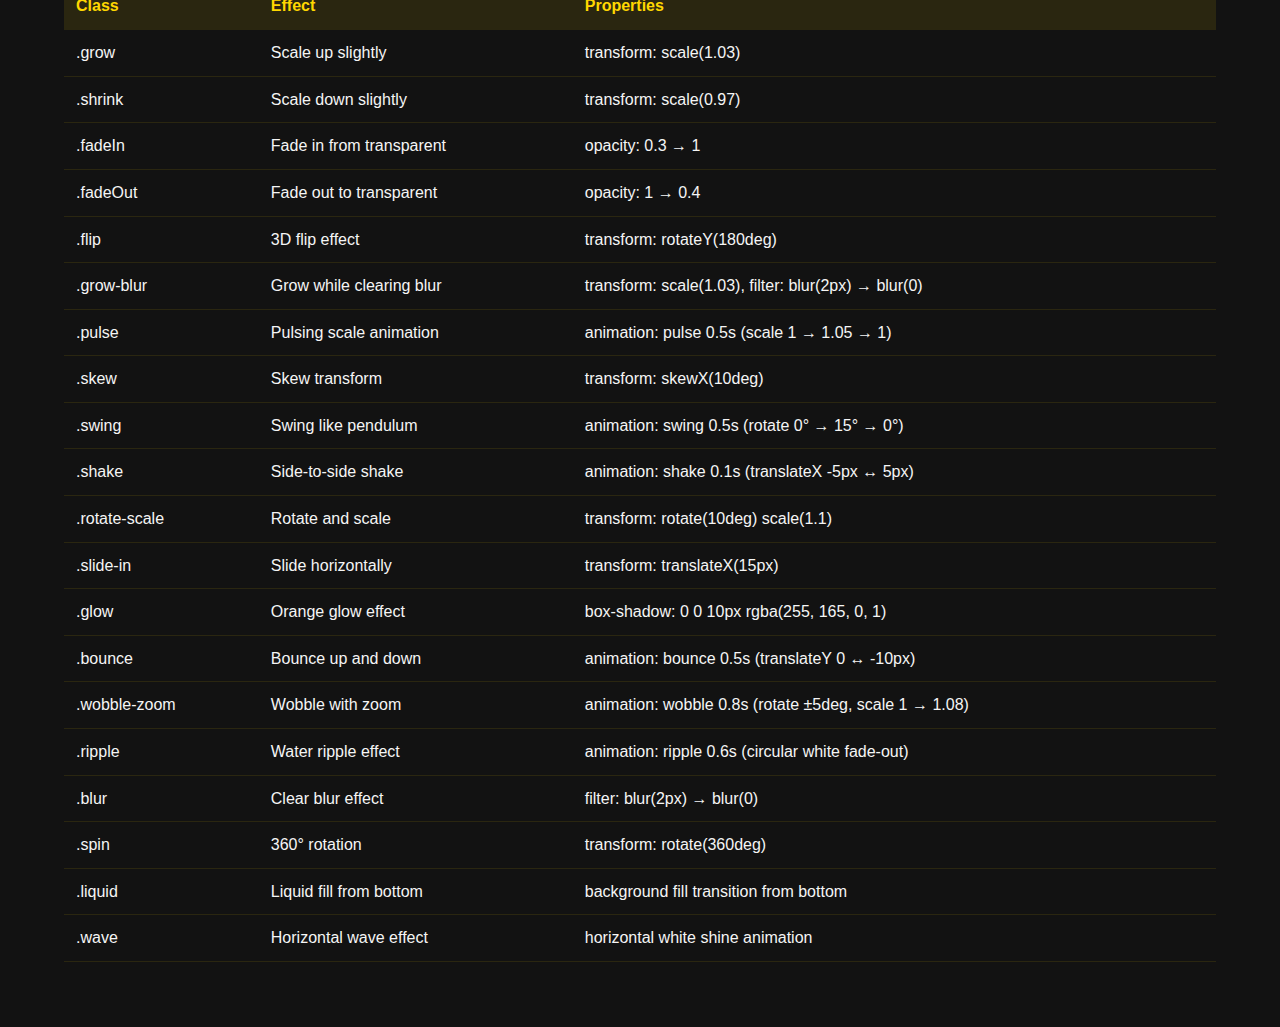
==== commit 61fa17d9: "__v: 4.1.0" ====
--- a/animation.html
+++ b/animation.html
@@ -1,1151 +1,685 @@
 <!DOCTYPE html>
 <html lang="en">
-
-<head>
-    <meta charset="UTF-8">
-    <meta name="viewport" content="width=device-width, initial-scale=1.0">
+  <head>
+    <meta charset="UTF-8" />
+    <meta name="viewport" content="width=device-width, initial-scale=1.0" />
     <title>Animation Documentation</title>
-    <link rel="stylesheet" href="./documents/global.css">
-    <style>
-        /* THEME */
-        :root {
-            --bg-dark: #121212;
-            --gold: #FFD700;
-            --gold-light: #FFECB3;
-            --orange: #FFA500;
-            --text-light: #F5F5F5;
-            --card-bg: #1E1E1E;
-        }
-
-        body {
-            background: var(--bg-dark);
-            color: var(--text-light);
-            font-family: 'Segoe UI', sans-serif;
-            line-height: 1.6;
-        }
-
-        /* NAVBAR */
-        .navbar {
-            background: rgba(18, 18, 18, 0.98);
-            border-bottom: 2px solid var(--gold);
-            padding: 15px 5%;
-            position: sticky;
-            top: 0;
-            z-index: 100;
-        }
-
-        .nav-container {
-            display: flex;
-            justify-content: space-between;
-            align-items: center;
-            max-width: 1400px;
-            margin: 0 auto;
-        }
-
-        .nav-logo {
-            color: var(--gold);
-            font-weight: bold;
-            font-size: 1.5rem;
-            text-decoration: none;
-        }
-
-        .nav-links {
-            display: flex;
-            gap: 25px;
-        }
-
-        .nav-link {
-            color: var(--text-light);
-            text-decoration: none;
-            transition: all 0.3s;
-            font-weight: 500;
-            padding: 5px 0;
-            border-bottom: 2px solid transparent;
-        }
-
-        .nav-link:hover,
-        .nav-link.active {
-            color: var(--orange);
-            border-bottom-color: var(--orange);
-        }
-
-        /* MAIN CONTENT */
-        .container {
-            max-width: 1400px;
-            margin: 40px auto;
-            padding: 0 5%;
-        }
-
-        .hero {
-            text-align: center;
-            margin-bottom: 60px;
-            padding: 40px 0;
-            border-bottom: 1px solid rgba(255, 215, 0, 0.2);
-        }
-
-        .hero h1 {
-            color: var(--gold);
-            font-size: 2.8rem;
-            margin-bottom: 20px;
-        }
-
-        .hero p {
-            font-size: 1.2rem;
-            max-width: 800px;
-            margin: 0 auto;
-            color: var(--gold-light);
-        }
-
-        /* UTILITY SECTIONS */
-        .utility-section {
-            margin-bottom: 80px;
-        }
-
-        .section-title {
-            color: var(--gold);
-            font-size: 2rem;
-            margin-bottom: 30px;
-            position: relative;
-            padding-bottom: 10px;
-        }
-
-        .section-title:after {
-            content: '';
-            position: absolute;
-            bottom: 0;
-            left: 0;
-            width: 100px;
-            height: 3px;
-            background: var(--orange);
-        }
-
-        /* UTILITY CARDS */
-        .utility-grid {
-            display: grid;
-            grid-template-columns: repeat(auto-fill, minmax(400px, 1fr));
-            gap: 30px;
-        }
-
-        .utility-card {
-            background: var(--card-bg);
-            border: 1px solid rgba(255, 215, 0, 0.2);
-            border-radius: 8px;
-            padding: 30px;
-            transition: all 0.3s;
-        }
-
-        .utility-card:hover {
-            border-color: var(--gold);
-            box-shadow: 0 10px 30px rgba(255, 215, 0, 0.1);
-            transform: translateY(-5px);
-        }
-
-        .card-title {
-            color: var(--gold-light);
-            font-size: 1.5rem;
-            margin-bottom: 20px;
-            display: flex;
-            align-items: center;
-            gap: 10px;
-        }
-
-        .card-title .icon {
-            color: var(--orange);
-        }
-
-        .card-desc {
-            margin-bottom: 25px;
-            color: #ccc;
-        }
-
-        .pattern {
-            background: rgba(255, 215, 0, 0.08);
-            color: var(--gold-light);
-            padding: 15px;
-            border-radius: 6px;
-            font-family: monospace;
-            margin-bottom: 20px;
-            border-left: 3px solid var(--orange);
-        }
-
-        .example-group {
-            margin-top: 25px;
-        }
-
-        .example-title {
-            color: var(--gold-light);
-            margin-bottom: 10px;
-            font-weight: 500;
-        }
-
-        .example {
-            background: rgba(0, 0, 0, 0.3);
-            padding: 12px 15px;
-            border-radius: 4px;
-            margin-bottom: 8px;
-            font-family: monospace;
-            display: block;
-        }
-
-        /* VALUE TABLES */
-        .value-table {
-            width: 100%;
-            border-collapse: collapse;
-            margin: 25px 0;
-        }
-
-        .value-table th {
-            background: rgba(255, 215, 0, 0.1);
-            color: var(--gold);
-            padding: 12px;
-            text-align: left;
-        }
-
-        .value-table td {
-            padding: 10px 12px;
-            border-bottom: 1px solid rgba(255, 215, 0, 0.1);
-        }
-
-        .value-table tr:hover {
-            background: rgba(255, 215, 0, 0.05);
-        }
-
-        /* RESPONSIVE */
-        @media (max-width: 992px) {
-            .utility-grid {
-                grid-template-columns: 1fr;
-            }
-        }
-
-        @media (max-width: 768px) {
-            .nav-container {
-                flex-direction: column;
-                gap: 15px;
-            }
-
-            .nav-links {
-                flex-wrap: wrap;
-                justify-content: center;
-                gap: 15px;
-            }
-
-            .hero h1 {
-                font-size: 2.2rem;
-            }
-        }
-
-        @media (max-width: 480px) {
-            .container {
-                padding: 0 20px;
-            }
-
-            .utility-card {
-                padding: 20px;
-            }
-        }
-
-        /* ANIMATION DEMOS */
-        .demo-box {
-            background: rgba(255, 215, 0, 0.1);
-            border: 1px dashed var(--gold);
-            padding: 20px;
-            margin: 15px 0;
-            border-radius: 4px;
-            text-align: center;
-        }
-
-        .demo-item {
-            background: rgba(255, 165, 0, 0.2);
-            border: 1px solid var(--orange);
-            padding: 15px;
-            margin: 10px;
-            border-radius: 3px;
-            display: inline-block;
-        }
-
-        /* Animation classes for demo */
-        .grow>*,
-        .shrink>*,
-        .fadeIn>*,
-        .fadeOut>*,
-        .flip>*,
-        .grow-blur>*,
-        .pulse>*,
-        .skew>*,
-        .hologram>*,
-        .swing>*,
-        .fade-slide>*,
-        .shake>*,
-        .rotate-scale>*,
-        .slide-in>*,
-        .glow>*,
-        .bounce>*,
-        .wobble-zoom>*,
-        .ripple>*,
-        .drop-in>*,
-        .blur>*,
-        .color-change>*,
-        .border-pulse>*,
-        .rotate-skew>*,
-        .blur-darken>*,
-        .slide-up>*,
-        .tilt>*,
-        .scale-rotate>*,
-        .outline>*,
-        .wiggle>*,
-        .spin>*,
-        .liquid>*,
-        .wave>* {
-            transition: all 0.3s ease-in-out;
-        }
-
-        /* Keyframes for demo */
-        @keyframes pulse {
-            0% {
-                transform: scale(1);
-            }
-
-            50% {
-                transform: scale(1.05);
-            }
-
-            100% {
-                transform: scale(1);
-            }
-        }
-
-        @keyframes shake {
-
-            0%,
-            100% {
-                transform: translateX(0);
-            }
-
-            25% {
-                transform: translateX(-5px);
-            }
-
-            50% {
-                transform: translateX(5px);
-            }
-
-            75% {
-                transform: translateX(-5px);
-            }
-        }
-
-        @keyframes wobble {
-
-            0%,
-            100% {
-                transform: rotate(0deg) scale(1);
-            }
-
-            25% {
-                transform: rotate(5deg);
-            }
-
-            50% {
-                transform: rotate(-5deg) scale(1.08);
-            }
-
-            75% {
-                transform: rotate(5deg);
-            }
-        }
-
-        @keyframes ripple {
-            to {
-                transform: translate(-50%, -50%) scale(50);
-                opacity: 0;
-            }
-        }
-
-        @keyframes dropIn {
-            0% {
-                transform: translateY(-100%);
-                opacity: 0;
-            }
-
-            100% {
-                transform: translateY(0);
-                opacity: 1;
-            }
-        }
-
-        @keyframes bounce {
-
-            0%,
-            100% {
-                transform: translateY(0);
-            }
-
-            50% {
-                transform: translateY(-10px);
-            }
-        }
-
-        @keyframes swing {
-            0% {
-                transform: rotate(0deg);
-            }
-
-            50% {
-                transform: rotate(15deg);
-            }
-
-            100% {
-                transform: rotate(0deg);
-            }
-        }
-    </style>
-</head>
-
-<body>
-    <!-- NAVBAR -->
+    <link rel=stylesheet href=./documents/global.css /> <link rel=stylesheet
+    href=./documents/included.css />
+  </head>
+  <body>
     <nav class="navbar">
-        <div class="nav-container">
-            <a href="index.html" class="nav-logo">Global CSS</a>
-            <div class="nav-links">
-                <a href="test.html" class="nav-link">Margin/Padding</a>
-                <a href="flex.html" class="nav-link">Flex System</a>
-                <a href="#" class="nav-link active">Animation</a>
-                <a href="typography.html" class="nav-link">Typography</a>
-                <a href="button.html" class="nav-link">Button</a>
-
-            </div>
-        </div>
+      <div class="nav-container">
+        <a href="index.html" class="nav-logo">Global CSS</a>
+        <div class="nav-links">
+          <a href="spacers.html" class="nav-link">Margin/Padding</a>
+          <a href="flex.html" class="nav-link">Flex System</a>
+          <a href="animation.html" class="nav-link active">Animation</a>
+          <a href="typography.html" class="nav-link">Typography</a>
+          <a href="button.html" class="nav-link">Button</a>
+        </div>
+      </div>
     </nav>
-
-    <!-- MAIN CONTENT -->
     <div class="container">
-        <section class="hero">
-            <h1>Animation Utilities</h1>
-            <p>A comprehensive collection of hover animations and transitions for interactive elements, applied to
-                parent elements.</p>
-
-        </section>
-
-        <!-- BASIC ANIMATIONS SECTION -->
-        <section class="utility-section">
-            <h2 class="section-title">Basic Animations</h2>
-
-            <div class="utility-grid">
-                <div class="utility-card">
-                    <h3 class="card-title"><span class="icon">↑</span> Grow</h3>
-                    <p class="card-desc">Smooth scale increase on hover</p>
-                    <div class="pattern">.grow </div>
-
-                    <div class="demo-box grow">
-                        <div class="demo-item">Hover to Grow</div>
-                    </div>
-
-                    <table class="value-table">
-                        <thead>
-                            <tr>
-                                <th>Property</th>
-                                <th>Value</th>
-                            </tr>
-                        </thead>
-                        <tbody>
-                            <tr>
-                                <td>Transform</td>
-                                <td>scale(1.03)</td>
-                            </tr>
-                            <tr>
-                                <td>Transition</td>
-                                <td>all 0.3s ease-in-out</td>
-                            </tr>
-                        </tbody>
-                    </table>
-                </div>
-
-                <div class="utility-card">
-                    <h3 class="card-title"><span class="icon">↓</span> Shrink</h3>
-                    <p class="card-desc">Smooth scale decrease on hover</p>
-                    <div class="pattern">.shrink </div>
-
-                    <div class="demo-box shrink">
-                        <div class="demo-item">Hover to Shrink</div>
-                    </div>
-
-                    <table class="value-table">
-                        <thead>
-                            <tr>
-                                <th>Property</th>
-                                <th>Value</th>
-                            </tr>
-                        </thead>
-                        <tbody>
-                            <tr>
-                                <td>Transform</td>
-                                <td>scale(0.97)</td>
-                            </tr>
-                            <tr>
-                                <td>Transition</td>
-                                <td>all 0.3s ease-in-out</td>
-                            </tr>
-                        </tbody>
-                    </table>
-                </div>
-            </div>
-
-            <div class="utility-grid mt40">
-                <div class="utility-card">
-                    <h3 class="card-title"><span class="icon">☀</span> Fade In</h3>
-                    <p class="card-desc">Increase opacity on hover</p>
-                    <div class="pattern">.fadeIn </div>
-
-                    <div class="demo-box fadeIn">
-                        <div class="demo-item">Hover to Fade In</div>
-                    </div>
-
-                    <table class="value-table">
-                        <thead>
-                            <tr>
-                                <th>Property</th>
-                                <th>Value</th>
-                            </tr>
-                        </thead>
-                        <tbody>
-                            <tr>
-                                <td>Initial Opacity</td>
-                                <td>0.3</td>
-                            </tr>
-                            <tr>
-                                <td>Hover Opacity</td>
-                                <td>1</td>
-                            </tr>
-                        </tbody>
-                    </table>
-                </div>
-
-                <div class="utility-card">
-                    <h3 class="card-title"><span class="icon">☁</span> Fade Out</h3>
-                    <p class="card-desc">Decrease opacity on hover</p>
-                    <div class="pattern">.fadeOut </div>
-
-                    <div class="demo-box fadeOut">
-                        <div class="demo-item">Hover to Fade Out</div>
-                    </div>
-
-                    <table class="value-table">
-                        <thead>
-                            <tr>
-                                <th>Property</th>
-                                <th>Value</th>
-                            </tr>
-                        </thead>
-                        <tbody>
-                            <tr>
-                                <td>Initial Opacity</td>
-                                <td>1</td>
-                            </tr>
-                            <tr>
-                                <td>Hover Opacity</td>
-                                <td>0.4</td>
-                            </tr>
-                        </tbody>
-                    </table>
-                </div>
-            </div>
-        </section>
-
-        <!-- TRANSFORM ANIMATIONS SECTION -->
-        <section class="utility-section">
-            <h2 class="section-title">Transform Animations</h2>
-
-            <div class="utility-grid">
-                <div class="utility-card">
-                    <h3 class="card-title"><span class="icon">🔄</span> Flip</h3>
-                    <p class="card-desc">3D flip effect on hover</p>
-                    <div class="pattern">.flip </div>
-
-                    <div class="demo-box flip">
-                        <div class="demo-item">Hover to Flip</div>
-                    </div>
-
-                    <table class="value-table">
-                        <thead>
-                            <tr>
-                                <th>Property</th>
-                                <th>Value</th>
-                            </tr>
-                        </thead>
-                        <tbody>
-                            <tr>
-                                <td>Transform</td>
-                                <td>rotateY(180deg)</td>
-                            </tr>
-                            <tr>
-                                <td>Transform Style</td>
-                                <td>preserve-3d</td>
-                            </tr>
-                        </tbody>
-                    </table>
-                </div>
-
-                <div class="utility-card">
-                    <h3 class="card-title"><span class="icon">🌀</span> Spin</h3>
-                    <p class="card-desc">Full 360 degree rotation</p>
-                    <div class="pattern">.spin </div>
-
-                    <div class="demo-box spin">
-                        <div class="demo-item">Hover to Spin</div>
-                    </div>
-
-                    <table class="value-table">
-                        <thead>
-                            <tr>
-                                <th>Property</th>
-                                <th>Value</th>
-                            </tr>
-                        </thead>
-                        <tbody>
-                            <tr>
-                                <td>Transform</td>
-                                <td>rotate(360deg)</td>
-                            </tr>
-                            <tr>
-                                <td>Transition</td>
-                                <td>all 0.5s ease-in-out</td>
-                            </tr>
-                        </tbody>
-                    </table>
-                </div>
-            </div>
-
-            <div class="utility-grid mt40">
-                <div class="utility-card">
-                    <h3 class="card-title"><span class="icon">↘</span> Skew</h3>
-                    <p class="card-desc">Skew effect on hover</p>
-                    <div class="pattern">.skew </div>
-
-                    <div class="demo-box skew">
-                        <div class="demo-item">Hover to Skew</div>
-                    </div>
-
-                    <table class="value-table">
-                        <thead>
-                            <tr>
-                                <th>Property</th>
-                                <th>Value</th>
-                            </tr>
-                        </thead>
-                        <tbody>
-                            <tr>
-                                <td>Transform</td>
-                                <td>skewX(10deg)</td>
-                            </tr>
-                        </tbody>
-                    </table>
-                </div>
-
-                <div class="utility-card">
-                    <h3 class="card-title"><span class="icon">🔃</span> Rotate & Scale</h3>
-                    <p class="card-desc">Combined rotation and scaling</p>
-                    <div class="pattern">.rotate-scale </div>
-
-                    <div class="demo-box rotate-scale">
-                        <div class="demo-item">Hover to Rotate & Scale</div>
-                    </div>
-
-                    <table class="value-table">
-                        <thead>
-                            <tr>
-                                <th>Property</th>
-                                <th>Value</th>
-                            </tr>
-                        </thead>
-                        <tbody>
-                            <tr>
-                                <td>Transform</td>
-                                <td>rotate(10deg) scale(1.1)</td>
-                            </tr>
-                        </tbody>
-                    </table>
-                </div>
-            </div>
-        </section>
-
-        <!-- MOTION ANIMATIONS SECTION -->
-        <section class="utility-section">
-            <h2 class="section-title">Motion Animations</h2>
-
-            <div class="utility-grid">
-                <div class="utility-card">
-                    <h3 class="card-title"><span class="icon">↔</span> Slide In</h3>
-                    <p class="card-desc">Horizontal slide effect</p>
-                    <div class="pattern">.slide-in </div>
-
-                    <div class="demo-box slide-in">
-                        <div class="demo-item">Hover to Slide</div>
-                    </div>
-
-                    <table class="value-table">
-                        <thead>
-                            <tr>
-                                <th>Property</th>
-                                <th>Value</th>
-                            </tr>
-                        </thead>
-                        <tbody>
-                            <tr>
-                                <td>Transform</td>
-                                <td>translateX(15px)</td>
-                            </tr>
-                        </tbody>
-                    </table>
-                </div>
-
-                <div class="utility-card">
-                    <h3 class="card-title"><span class="icon">👋</span> Shake</h3>
-                    <p class="card-desc">Side-to-side shaking motion</p>
-                    <div class="pattern">.shake </div>
-
-                    <div class="demo-box shake">
-                        <div class="demo-item">Hover to Shake</div>
-                    </div>
-
-                    <table class="value-table">
-                        <thead>
-                            <tr>
-                                <th>Property</th>
-                                <th>Value</th>
-                            </tr>
-                        </thead>
-                        <tbody>
-                            <tr>
-                                <td>Animation</td>
-                                <td>shake 0.1s ease-in-out</td>
-                            </tr>
-                        </tbody>
-                    </table>
-                </div>
-            </div>
-
-            <div class="utility-grid mt40">
-                <div class="utility-card">
-                    <h3 class="card-title"><span class="icon">🏀</span> Bounce</h3>
-                    <p class="card-desc">Up and down bouncing motion</p>
-                    <div class="pattern">.bounce </div>
-
-                    <div class="demo-box bounce">
-                        <div class="demo-item">Hover to Bounce</div>
-                    </div>
-
-                    <table class="value-table">
-                        <thead>
-                            <tr>
-                                <th>Property</th>
-                                <th>Value</th>
-                            </tr>
-                        </thead>
-                        <tbody>
-                            <tr>
-                                <td>Animation</td>
-                                <td>bounce 0.5s ease-in-out</td>
-                            </tr>
-                        </tbody>
-                    </table>
-                </div>
-
-                <div class="utility-card">
-                    <h3 class="card-title"><span class="icon">🎢</span> Wobble Zoom</h3>
-                    <p class="card-desc">Combined wobble and zoom effect</p>
-                    <div class="pattern">.wobble-zoom </div>
-
-                    <div class="demo-box wobble-zoom">
-                        <div class="demo-item">Hover to Wobble</div>
-                    </div>
-
-                    <table class="value-table">
-                        <thead>
-                            <tr>
-                                <th>Property</th>
-                                <th>Value</th>
-                            </tr>
-                        </thead>
-                        <tbody>
-                            <tr>
-                                <td>Animation</td>
-                                <td>wobble 0.8s ease</td>
-                            </tr>
-                        </tbody>
-                    </table>
-                </div>
-            </div>
-        </section>
-
-        <!-- SPECIAL EFFECTS SECTION -->
-        <section class="utility-section">
-            <h2 class="section-title">Special Effects</h2>
-
-            <div class="utility-grid">
-                <div class="utility-card">
-                    <h3 class="card-title"><span class="icon">✨</span> Glow</h3>
-                    <p class="card-desc">Orange glow effect on hover</p>
-                    <div class="pattern">.glow </div>
-
-                    <div class="demo-box glow">
-                        <div class="demo-item">Hover to Glow</div>
-                    </div>
-
-                    <table class="value-table">
-                        <thead>
-                            <tr>
-                                <th>Property</th>
-                                <th>Value</th>
-                            </tr>
-                        </thead>
-                        <tbody>
-                            <tr>
-                                <td>Box Shadow</td>
-                                <td>0 0 10px rgba(255, 165, 0, 1)</td>
-                            </tr>
-                        </tbody>
-                    </table>
-                </div>
-
-                <div class="utility-card">
-                    <h3 class="card-title"><span class="icon">🌊</span> Ripple</h3>
-                    <p class="card-desc">Water ripple effect from center</p>
-                    <div class="pattern">.ripple </div>
-
-                    <div class="demo-box ripple">
-                        <div class="demo-item">Hover for Ripple</div>
-                    </div>
-
-                    <table class="value-table">
-                        <thead>
-                            <tr>
-                                <th>Property</th>
-                                <th>Value</th>
-                            </tr>
-                        </thead>
-                        <tbody>
-                            <tr>
-                                <td>Animation</td>
-                                <td>ripple 0.6s linear</td>
-                            </tr>
-                            <tr>
-                                <td>Effect</td>
-                                <td>Circular white fade-out</td>
-                            </tr>
-                        </tbody>
-                    </table>
-                </div>
-            </div>
-
-            <div class="utility-grid mt40">
-                <div class="utility-card">
-                    <h3 class="card-title"><span class="icon">💧</span> Liquid</h3>
-                    <p class="card-desc">Liquid fill effect from bottom</p>
-                    <div class="pattern">.liquid </div>
-
-                    <div class="demo-box liquid">
-                        <div class="demo-item">Hover for Liquid</div>
-                    </div>
-
-                    <table class="value-table">
-                        <thead>
-                            <tr>
-                                <th>Property</th>
-                                <th>Value</th>
-                            </tr>
-                        </thead>
-                        <tbody>
-                            <tr>
-                                <td>Effect</td>
-                                <td>Blue fill from bottom</td>
-                            </tr>
-                            <tr>
-                                <td>Transition</td>
-                                <td>top 0.5s ease-in-out</td>
-                            </tr>
-                        </tbody>
-                    </table>
-                </div>
-
-                <div class="utility-card">
-                    <h3 class="card-title"><span class="icon">🌊</span> Wave</h3>
-                    <p class="card-desc">Horizontal wave effect</p>
-                    <div class="pattern">.wave </div>
-
-                    <div class="demo-box wave">
-                        <div class="demo-item">Hover for Wave</div>
-                    </div>
-
-                    <table class="value-table">
-                        <thead>
-                            <tr>
-                                <th>Property</th>
-                                <th>Value</th>
-                            </tr>
-                        </thead>
-                        <tbody>
-                            <tr>
-                                <td>Effect</td>
-                                <td>Horizontal white shine</td>
-                            </tr>
-                            <tr>
-                                <td>Transition</td>
-                                <td>left 0.5s ease-in-out</td>
-                            </tr>
-                        </tbody>
-                    </table>
-                </div>
-            </div>
-        </section>
-
-        <!-- COMPLEX ANIMATIONS SECTION -->
-        <section class="utility-section">
-            <h2 class="section-title">Complex Animations</h2>
-
-            <div class="utility-grid">
-                <div class="utility-card">
-                    <h3 class="card-title"><span class="icon">💓</span> Pulse</h3>
-                    <p class="card-desc">Gentle pulsing scale effect</p>
-                    <div class="pattern">.pulse </div>
-
-                    <div class="demo-box pulse">
-                        <div class="demo-item">Hover to Pulse</div>
-                    </div>
-
-                    <table class="value-table">
-                        <thead>
-                            <tr>
-                                <th>Property</th>
-                                <th>Value</th>
-                            </tr>
-                        </thead>
-                        <tbody>
-                            <tr>
-                                <td>Animation</td>
-                                <td>pulse 0.5s ease-in-out</td>
-                            </tr>
-                            <tr>
-                                <td>Keyframes</td>
-                                <td>Scale 1 → 1.05 → 1</td>
-                            </tr>
-                        </tbody>
-                    </table>
-                </div>
-
-                <div class="utility-card">
-                    <h3 class="card-title"><span class="icon">🔄</span> Swing</h3>
-                    <p class="card-desc">Pendulum-like swinging motion</p>
-                    <div class="pattern">.swing </div>
-
-                    <div class="demo-box swing">
-                        <div class="demo-item">Hover to Swing</div>
-                    </div>
-
-                    <table class="value-table">
-                        <thead>
-                            <tr>
-                                <th>Property</th>
-                                <th>Value</th>
-                            </tr>
-                        </thead>
-                        <tbody>
-                            <tr>
-                                <td>Animation</td>
-                                <td>swing 0.5s ease-in-out</td>
-                            </tr>
-                            <tr>
-                                <td>Keyframes</td>
-                                <td>Rotate 0° → 15° → 0°</td>
-                            </tr>
-                        </tbody>
-                    </table>
-                </div>
-            </div>
-
-            <div class="utility-grid mt40">
-                <div class="utility-card">
-                    <h3 class="card-title"><span class="icon">⬇</span> Drop In</h3>
-                    <p class="card-desc">Element drops from above</p>
-                    <div class="pattern">.drop-in </div>
-
-                    <div class="demo-box drop-in">
-                        <div class="demo-item">Hover to Drop</div>
-                    </div>
-
-                    <table class="value-table">
-                        <thead>
-                            <tr>
-                                <th>Property</th>
-                                <th>Value</th>
-                            </tr>
-                        </thead>
-                        <tbody>
-                            <tr>
-                                <td>Animation</td>
-                                <td>dropIn 1s ease-in-out</td>
-                            </tr>
-                            <tr>
-                                <td>Keyframes</td>
-                                <td>translateY(-100%) → translateY(0)</td>
-                            </tr>
-                        </tbody>
-                    </table>
-                </div>
-
-                <div class="utility-card">
-                    <h3 class="card-title"><span class="icon">🌀</span> Grow with Blur</h3>
-                    <p class="card-desc">Grow while clearing initial blur</p>
-                    <div class="pattern">.grow-blur </div>
-
-                    <div class="demo-box grow-blur">
-                        <div class="demo-item">Hover to Grow & Clear</div>
-                    </div>
-
-                    <table class="value-table">
-                        <thead>
-                            <tr>
-                                <th>Property</th>
-                                <th>Value</th>
-                            </tr>
-                        </thead>
-                        <tbody>
-                            <tr>
-                                <td>Initial Filter</td>
-                                <td>blur(2px)</td>
-                            </tr>
-                            <tr>
-                                <td>Hover Transform</td>
-                                <td>scale(1.03)</td>
-                            </tr>
-                            <tr>
-                                <td>Hover Filter</td>
-                                <td>blur(0)</td>
-                            </tr>
-                        </tbody>
-                    </table>
-                </div>
-            </div>
-        </section>
-
-        <section class="utility-section">
-            <table class="value-table">
-                <thead>
-                    <tr>
-                        <th>Class</th>
-                        <th>Effect</th>
-                        <th>Properties</th>
-                    </tr>
-                </thead>
-                <tbody>
-                    <tr>
-                        <td>.grow </td>
-                        <td>Scale up slightly</td>
-                        <td>transform: scale(1.03)</td>
-                    </tr>
-                    <tr>
-                        <td>.shrink </td>
-                        <td>Scale down slightly</td>
-                        <td>transform: scale(0.97)</td>
-                    </tr>
-                    <tr>
-                        <td>.fadeIn </td>
-                        <td>Fade in from transparent</td>
-                        <td>opacity: 0.3 → 1</td>
-                    </tr>
-                    <tr>
-                        <td>.fadeOut </td>
-                        <td>Fade out to transparent</td>
-                        <td>opacity: 1 → 0.4</td>
-                    </tr>
-                    <tr>
-                        <td>.flip </td>
-                        <td>3D flip effect</td>
-                        <td>transform: rotateY(180deg)</td>
-                    </tr>
-                    <tr>
-                        <td>.grow-blur </td>
-                        <td>Grow while clearing blur</td>
-                        <td>transform: scale(1.03), filter: blur(2px) → blur(0)</td>
-                    </tr>
-                    <tr>
-                        <td>.pulse </td>
-                        <td>Pulsing scale animation</td>
-                        <td>animation: pulse 0.5s (scale 1 → 1.05 → 1)</td>
-                    </tr>
-                    <tr>
-                        <td>.skew </td>
-                        <td>Skew transform</td>
-                        <td>transform: skewX(10deg)</td>
-                    </tr>
-                    <tr>
-                        <td>.swing </td>
-                        <td>Swing like pendulum</td>
-                        <td>animation: swing 0.5s (rotate 0° → 15° → 0°)</td>
-                    </tr>
-                    <tr>
-                        <td>.shake </td>
-                        <td>Side-to-side shake</td>
-                        <td>animation: shake 0.1s (translateX -5px ↔ 5px)</td>
-                    </tr>
-                    <tr>
-                        <td>.rotate-scale </td>
-                        <td>Rotate and scale</td>
-                        <td>transform: rotate(10deg) scale(1.1)</td>
-                    </tr>
-                    <tr>
-                        <td>.slide-in </td>
-                        <td>Slide horizontally</td>
-                        <td>transform: translateX(15px)</td>
-                    </tr>
-                    <tr>
-                        <td>.glow </td>
-                        <td>Orange glow effect</td>
-                        <td>box-shadow: 0 0 10px rgba(255, 165, 0, 1)</td>
-                    </tr>
-                    <tr>
-                        <td>.bounce </td>
-                        <td>Bounce up and down</td>
-                        <td>animation: bounce 0.5s (translateY 0 ↔ -10px)</td>
-                    </tr>
-                    <tr>
-                        <td>.wobble-zoom </td>
-                        <td>Wobble with zoom</td>
-                        <td>animation: wobble 0.8s (rotate ±5deg, scale 1 → 1.08)</td>
-                    </tr>
-                    <tr>
-                        <td>.ripple </td>
-                        <td>Water ripple effect</td>
-                        <td>animation: ripple 0.6s (circular white fade-out)</td>
-                    </tr>
-                    <tr>
-                        <td>.drop-in </td>
-                        <td>Drop from above</td>
-                        <td>animation: dropIn 1s (translateY -100% → 0)</td>
-                    </tr>
-                    <tr>
-                        <td>.blur </td>
-                        <td>Clear blur effect</td>
-                        <td>filter: blur(2px) → blur(0)</td>
-                    </tr>
-                    <tr>
-                        <td>.spin </td>
-                        <td>360° rotation</td>
-                        <td>transform: rotate(360deg)</td>
-                    </tr>
-                    <tr>
-                        <td>.liquid </td>
-                        <td>Liquid fill from bottom</td>
-                        <td>background fill transition from bottom</td>
-                    </tr>
-                    <tr>
-                        <td>.wave </td>
-                        <td>Horizontal wave effect</td>
-                        <td>horizontal white shine animation</td>
-                    </tr>
-                </tbody>
-            </table>
-        </section>
+      <section class="hero">
+        <h1>Animation Utilities</h1>
+        <p>
+          A comprehensive collection of hover animations and transitions for
+          interactive elements, applied to parent elements.
+        </p>
+      </section>
+      <section class="utility-section">
+        <h2 class="section-title">Basic Animations</h2>
+        <div class="utility-grid">
+          <div class="utility-card">
+            <h3 class="card-title"><span class="icon">↑</span> Grow</h3>
+            <p class="card-desc">Smooth scale increase on hover</p>
+            <div class="pattern">.grow</div>
+            <div class="demo-box grow">
+              <div class="demo-item">Hover to Grow</div>
+            </div>
+            <table class="value-table">
+              <thead>
+                <tr>
+                  <th>Property</th>
+                  <th>Value</th>
+                </tr>
+              </thead>
+              <tbody>
+                <tr>
+                  <td>Transform</td>
+                  <td>scale(1.03)</td>
+                </tr>
+                <tr>
+                  <td>Transition</td>
+                  <td>all 0.3s ease-in-out</td>
+                </tr>
+              </tbody>
+            </table>
+          </div>
+          <div class="utility-card">
+            <h3 class="card-title"><span class="icon">↓</span> Shrink</h3>
+            <p class="card-desc">Smooth scale decrease on hover</p>
+            <div class="pattern">.shrink</div>
+            <div class="demo-box shrink">
+              <div class="demo-item">Hover to Shrink</div>
+            </div>
+            <table class="value-table">
+              <thead>
+                <tr>
+                  <th>Property</th>
+                  <th>Value</th>
+                </tr>
+              </thead>
+              <tbody>
+                <tr>
+                  <td>Transform</td>
+                  <td>scale(0.97)</td>
+                </tr>
+                <tr>
+                  <td>Transition</td>
+                  <td>all 0.3s ease-in-out</td>
+                </tr>
+              </tbody>
+            </table>
+          </div>
+        </div>
+        <div class="utility-grid mt40">
+          <div class="utility-card">
+            <h3 class="card-title"><span class="icon">☀</span> Fade In</h3>
+            <p class="card-desc">Increase opacity on hover</p>
+            <div class="pattern">.fadeIn</div>
+            <div class="demo-box fadeIn">
+              <div class="demo-item">Hover to Fade In</div>
+            </div>
+            <table class="value-table">
+              <thead>
+                <tr>
+                  <th>Property</th>
+                  <th>Value</th>
+                </tr>
+              </thead>
+              <tbody>
+                <tr>
+                  <td>Initial Opacity</td>
+                  <td>0.3</td>
+                </tr>
+                <tr>
+                  <td>Hover Opacity</td>
+                  <td>1</td>
+                </tr>
+              </tbody>
+            </table>
+          </div>
+          <div class="utility-card">
+            <h3 class="card-title"><span class="icon">☁</span> Fade Out</h3>
+            <p class="card-desc">Decrease opacity on hover</p>
+            <div class="pattern">.fadeOut</div>
+            <div class="demo-box fadeOut">
+              <div class="demo-item">Hover to Fade Out</div>
+            </div>
+            <table class="value-table">
+              <thead>
+                <tr>
+                  <th>Property</th>
+                  <th>Value</th>
+                </tr>
+              </thead>
+              <tbody>
+                <tr>
+                  <td>Initial Opacity</td>
+                  <td>1</td>
+                </tr>
+                <tr>
+                  <td>Hover Opacity</td>
+                  <td>0.4</td>
+                </tr>
+              </tbody>
+            </table>
+          </div>
+        </div>
+      </section>
+      <section class="utility-section">
+        <h2 class="section-title">Transform Animations</h2>
+        <div class="utility-grid">
+          <div class="utility-card">
+            <h3 class="card-title"><span class="icon">🔄</span> Flip</h3>
+            <p class="card-desc">3D flip effect on hover</p>
+            <div class="pattern">.flip</div>
+            <div class="demo-box flip">
+              <div class="demo-item">Hover to Flip</div>
+            </div>
+            <table class="value-table">
+              <thead>
+                <tr>
+                  <th>Property</th>
+                  <th>Value</th>
+                </tr>
+              </thead>
+              <tbody>
+                <tr>
+                  <td>Transform</td>
+                  <td>rotateY(180deg)</td>
+                </tr>
+                <tr>
+                  <td>Transform Style</td>
+                  <td>preserve-3d</td>
+                </tr>
+              </tbody>
+            </table>
+          </div>
+          <div class="utility-card">
+            <h3 class="card-title"><span class="icon">🌀</span> Spin</h3>
+            <p class="card-desc">Full 360 degree rotation</p>
+            <div class="pattern">.spin</div>
+            <div class="demo-box spin">
+              <div class="demo-item">Hover to Spin</div>
+            </div>
+            <table class="value-table">
+              <thead>
+                <tr>
+                  <th>Property</th>
+                  <th>Value</th>
+                </tr>
+              </thead>
+              <tbody>
+                <tr>
+                  <td>Transform</td>
+                  <td>rotate(360deg)</td>
+                </tr>
+                <tr>
+                  <td>Transition</td>
+                  <td>all 0.5s ease-in-out</td>
+                </tr>
+              </tbody>
+            </table>
+          </div>
+        </div>
+        <div class="utility-grid mt40">
+          <div class="utility-card">
+            <h3 class="card-title"><span class="icon">↘</span> Skew</h3>
+            <p class="card-desc">Skew effect on hover</p>
+            <div class="pattern">.skew</div>
+            <div class="demo-box skew">
+              <div class="demo-item">Hover to Skew</div>
+            </div>
+            <table class="value-table">
+              <thead>
+                <tr>
+                  <th>Property</th>
+                  <th>Value</th>
+                </tr>
+              </thead>
+              <tbody>
+                <tr>
+                  <td>Transform</td>
+                  <td>skewX(10deg)</td>
+                </tr>
+              </tbody>
+            </table>
+          </div>
+          <div class="utility-card">
+            <h3 class="card-title">
+              <span class="icon">🔃</span> Rotate & Scale
+            </h3>
+            <p class="card-desc">Combined rotation and scaling</p>
+            <div class="pattern">.rotate-scale</div>
+            <div class="demo-box rotate-scale">
+              <div class="demo-item">Hover to Rotate & Scale</div>
+            </div>
+            <table class="value-table">
+              <thead>
+                <tr>
+                  <th>Property</th>
+                  <th>Value</th>
+                </tr>
+              </thead>
+              <tbody>
+                <tr>
+                  <td>Transform</td>
+                  <td>rotate(10deg) scale(1.1)</td>
+                </tr>
+              </tbody>
+            </table>
+          </div>
+        </div>
+      </section>
+      <section class="utility-section">
+        <h2 class="section-title">Motion Animations</h2>
+        <div class="utility-grid">
+          <div class="utility-card">
+            <h3 class="card-title"><span class="icon">↔</span> Slide In</h3>
+            <p class="card-desc">Horizontal slide effect</p>
+            <div class="pattern">.slide-in</div>
+            <div class="demo-box slide-in">
+              <div class="demo-item">Hover to Slide</div>
+            </div>
+            <table class="value-table">
+              <thead>
+                <tr>
+                  <th>Property</th>
+                  <th>Value</th>
+                </tr>
+              </thead>
+              <tbody>
+                <tr>
+                  <td>Transform</td>
+                  <td>translateX(15px)</td>
+                </tr>
+              </tbody>
+            </table>
+          </div>
+          <div class="utility-card">
+            <h3 class="card-title"><span class="icon">👋</span> Shake</h3>
+            <p class="card-desc">Side-to-side shaking motion</p>
+            <div class="pattern">.shake</div>
+            <div class="demo-box shake">
+              <div class="demo-item">Hover to Shake</div>
+            </div>
+            <table class="value-table">
+              <thead>
+                <tr>
+                  <th>Property</th>
+                  <th>Value</th>
+                </tr>
+              </thead>
+              <tbody>
+                <tr>
+                  <td>Animation</td>
+                  <td>shake 0.1s ease-in-out</td>
+                </tr>
+              </tbody>
+            </table>
+          </div>
+        </div>
+        <div class="utility-grid mt40">
+          <div class="utility-card">
+            <h3 class="card-title"><span class="icon">🏀</span> Bounce</h3>
+            <p class="card-desc">Up and down bouncing motion</p>
+            <div class="pattern">.bounce</div>
+            <div class="demo-box bounce">
+              <div class="demo-item">Hover to Bounce</div>
+            </div>
+            <table class="value-table">
+              <thead>
+                <tr>
+                  <th>Property</th>
+                  <th>Value</th>
+                </tr>
+              </thead>
+              <tbody>
+                <tr>
+                  <td>Animation</td>
+                  <td>bounce 0.5s ease-in-out</td>
+                </tr>
+              </tbody>
+            </table>
+          </div>
+          <div class="utility-card">
+            <h3 class="card-title"><span class="icon">🎢</span> Wobble Zoom</h3>
+            <p class="card-desc">Combined wobble and zoom effect</p>
+            <div class="pattern">.wobble-zoom</div>
+            <div class="demo-box wobble-zoom">
+              <div class="demo-item">Hover to Wobble</div>
+            </div>
+            <table class="value-table">
+              <thead>
+                <tr>
+                  <th>Property</th>
+                  <th>Value</th>
+                </tr>
+              </thead>
+              <tbody>
+                <tr>
+                  <td>Animation</td>
+                  <td>wobble 0.8s ease</td>
+                </tr>
+              </tbody>
+            </table>
+          </div>
+        </div>
+      </section>
+      <section class="utility-section">
+        <h2 class="section-title">Special Effects</h2>
+        <div class="utility-grid">
+          <div class="utility-card">
+            <h3 class="card-title"><span class="icon">✨</span> Glow</h3>
+            <p class="card-desc">Orange glow effect on hover</p>
+            <div class="pattern">.glow</div>
+            <div class="demo-box glow">
+              <div class="demo-item">Hover to Glow</div>
+            </div>
+            <table class="value-table">
+              <thead>
+                <tr>
+                  <th>Property</th>
+                  <th>Value</th>
+                </tr>
+              </thead>
+              <tbody>
+                <tr>
+                  <td>Box Shadow</td>
+                  <td>0 0 10px var(--glow-color)</td>
+                </tr>
+                <tr>
+                  <td>Default</td>
+                  <td>--glow-color : rgba(255, 165, 0, 1);</td>
+                </tr>
+              </tbody>
+            </table>
+          </div>
+          <div class="utility-card">
+            <h3 class="card-title"><span class="icon">🌊</span> Ripple</h3>
+            <p class="card-desc">Water ripple effect from center</p>
+            <div class="pattern">.ripple</div>
+            <div class="demo-box ripple">
+              <div class="demo-item">Hover for Ripple</div>
+            </div>
+            <table class="value-table">
+              <thead>
+                <tr>
+                  <th>Property</th>
+                  <th>Value</th>
+                </tr>
+              </thead>
+              <tbody>
+                <tr>
+                  <td>Animation</td>
+                  <td>ripple 0.6s linear</td>
+                </tr>
+                <tr>
+                  <td>Effect</td>
+                  <td>Circular white fade-out</td>
+                </tr>
+              </tbody>
+            </table>
+          </div>
+        </div>
+        <div class="utility-grid mt40">
+          <div class="utility-card">
+            <h3 class="card-title"><span class="icon">💧</span> Liquid</h3>
+            <p class="card-desc">Liquid fill effect from bottom</p>
+            <div class="pattern">.liquid</div>
+            <div class="demo-box liquid">
+              <div class="demo-item">Hover for Liquid</div>
+            </div>
+            <table class="value-table">
+              <thead>
+                <tr>
+                  <th>Property</th>
+                  <th>Value</th>
+                </tr>
+              </thead>
+              <tbody>
+                <tr>
+                  <td>Effect</td>
+                  <td>Blue fill from bottom</td>
+                </tr>
+                <tr>
+                  <td>Transition</td>
+                  <td>top 0.5s ease-in-out</td>
+                </tr>
+              </tbody>
+            </table>
+          </div>
+          <div class="utility-card">
+            <h3 class="card-title"><span class="icon">🌊</span> Wave</h3>
+            <p class="card-desc">Horizontal wave effect</p>
+            <div class="pattern">.wave</div>
+            <div class="demo-box wave">
+              <div class="demo-item">Hover for Wave</div>
+            </div>
+            <table class="value-table">
+              <thead>
+                <tr>
+                  <th>Property</th>
+                  <th>Value</th>
+                </tr>
+              </thead>
+              <tbody>
+                <tr>
+                  <td>Effect</td>
+                  <td>Horizontal white shine</td>
+                </tr>
+                <tr>
+                  <td>Transition</td>
+                  <td>left 0.5s ease-in-out</td>
+                </tr>
+              </tbody>
+            </table>
+          </div>
+        </div>
+      </section>
+      <section class="utility-section">
+        <h2 class="section-title">Complex Animations</h2>
+        <div class="utility-grid">
+          <div class="utility-card">
+            <h3 class="card-title"><span class="icon">💓</span> Pulse</h3>
+            <p class="card-desc">Gentle pulsing scale effect</p>
+            <div class="pattern">.pulse</div>
+            <div class="demo-box pulse">
+              <div class="demo-item">Hover to Pulse</div>
+            </div>
+            <table class="value-table">
+              <thead>
+                <tr>
+                  <th>Property</th>
+                  <th>Value</th>
+                </tr>
+              </thead>
+              <tbody>
+                <tr>
+                  <td>Animation</td>
+                  <td>pulse 0.5s ease-in-out</td>
+                </tr>
+                <tr>
+                  <td>Keyframes</td>
+                  <td>Scale 1 → 1.05 → 1</td>
+                </tr>
+              </tbody>
+            </table>
+          </div>
+          <div class="utility-card">
+            <h3 class="card-title"><span class="icon">🔄</span> Swing</h3>
+            <p class="card-desc">Pendulum-like swinging motion</p>
+            <div class="pattern">.swing</div>
+            <div class="demo-box swing">
+              <div class="demo-item">Hover to Swing</div>
+            </div>
+            <table class="value-table">
+              <thead>
+                <tr>
+                  <th>Property</th>
+                  <th>Value</th>
+                </tr>
+              </thead>
+              <tbody>
+                <tr>
+                  <td>Animation</td>
+                  <td>swing 0.5s ease-in-out</td>
+                </tr>
+                <tr>
+                  <td>Keyframes</td>
+                  <td>Rotate 0° → 15° → 0°</td>
+                </tr>
+              </tbody>
+            </table>
+          </div>
+        </div>
+        <div class="utility-grid mt40">
+          <div class="utility-card">
+            <h3 class="card-title"><span class="icon">⬇</span> Blur</h3>
+            <p class="card-desc">Element blurs</p>
+            <div class="pattern">.blur</div>
+            <div class="demo-box blur">
+              <div class="demo-item">Hover to blur</div>
+            </div>
+            <table class="value-table">
+              <thead>
+                <tr>
+                  <th>Property</th>
+                  <th>Value</th>
+                </tr>
+              </thead>
+              <tbody>
+                <tr>
+                  <td>Animation</td>
+                  <td>dropIn 1s ease-in-out</td>
+                </tr>
+                <tr>
+                  <td>Keyframes</td>
+                  <td>filter: blur(2px) → filter: blur(0)</td>
+                </tr>
+              </tbody>
+            </table>
+          </div>
+          <div class="utility-card">
+            <h3 class="card-title">
+              <span class="icon">🌀</span> Grow with Blur
+            </h3>
+            <p class="card-desc">Grow while clearing initial blur</p>
+            <div class="pattern">.grow-blur</div>
+            <div class="demo-box grow-blur">
+              <div class="demo-item">Hover to Grow & Clear</div>
+            </div>
+            <table class="value-table">
+              <thead>
+                <tr>
+                  <th>Property</th>
+                  <th>Value</th>
+                </tr>
+              </thead>
+              <tbody>
+                <tr>
+                  <td>Initial Filter</td>
+                  <td>blur(2px)</td>
+                </tr>
+                <tr>
+                  <td>Hover Transform</td>
+                  <td>scale(1.03)</td>
+                </tr>
+                <tr>
+                  <td>Hover Filter</td>
+                  <td>blur(0)</td>
+                </tr>
+              </tbody>
+            </table>
+          </div>
+        </div>
+      </section>
+      <section class="utility-section">
+        <table class="value-table">
+          <thead>
+            <tr>
+              <th>Class</th>
+              <th>Effect</th>
+              <th>Properties</th>
+            </tr>
+          </thead>
+          <tbody>
+            <tr>
+              <td>.grow</td>
+              <td>Scale up slightly</td>
+              <td>transform: scale(1.03)</td>
+            </tr>
+            <tr>
+              <td>.shrink</td>
+              <td>Scale down slightly</td>
+              <td>transform: scale(0.97)</td>
+            </tr>
+            <tr>
+              <td>.fadeIn</td>
+              <td>Fade in from transparent</td>
+              <td>opacity: 0.3 → 1</td>
+            </tr>
+            <tr>
+              <td>.fadeOut</td>
+              <td>Fade out to transparent</td>
+              <td>opacity: 1 → 0.4</td>
+            </tr>
+            <tr>
+              <td>.flip</td>
+              <td>3D flip effect</td>
+              <td>transform: rotateY(180deg)</td>
+            </tr>
+            <tr>
+              <td>.grow-blur</td>
+              <td>Grow while clearing blur</td>
+              <td>transform: scale(1.03), filter: blur(2px) → blur(0)</td>
+            </tr>
+            <tr>
+              <td>.pulse</td>
+              <td>Pulsing scale animation</td>
+              <td>animation: pulse 0.5s (scale 1 → 1.05 → 1)</td>
+            </tr>
+            <tr>
+              <td>.skew</td>
+              <td>Skew transform</td>
+              <td>transform: skewX(10deg)</td>
+            </tr>
+            <tr>
+              <td>.swing</td>
+              <td>Swing like pendulum</td>
+              <td>animation: swing 0.5s (rotate 0° → 15° → 0°)</td>
+            </tr>
+            <tr>
+              <td>.shake</td>
+              <td>Side-to-side shake</td>
+              <td>animation: shake 0.1s (translateX -5px ↔ 5px)</td>
+            </tr>
+            <tr>
+              <td>.rotate-scale</td>
+              <td>Rotate and scale</td>
+              <td>transform: rotate(10deg) scale(1.1)</td>
+            </tr>
+            <tr>
+              <td>.slide-in</td>
+              <td>Slide horizontally</td>
+              <td>transform: translateX(15px)</td>
+            </tr>
+            <tr>
+              <td>.glow</td>
+              <td>Orange glow effect</td>
+              <td>box-shadow: 0 0 10px rgba(255, 165, 0, 1)</td>
+            </tr>
+            <tr>
+              <td>.bounce</td>
+              <td>Bounce up and down</td>
+              <td>animation: bounce 0.5s (translateY 0 ↔ -10px)</td>
+            </tr>
+            <tr>
+              <td>.wobble-zoom</td>
+              <td>Wobble with zoom</td>
+              <td>animation: wobble 0.8s (rotate ±5deg, scale 1 → 1.08)</td>
+            </tr>
+            <tr>
+              <td>.ripple</td>
+              <td>Water ripple effect</td>
+              <td>animation: ripple 0.6s (circular white fade-out)</td>
+            </tr>
+            <tr>
+              <td>.blur</td>
+              <td>Clear blur effect</td>
+              <td>filter: blur(2px) → blur(0)</td>
+            </tr>
+            <tr>
+              <td>.spin</td>
+              <td>360° rotation</td>
+              <td>transform: rotate(360deg)</td>
+            </tr>
+            <tr>
+              <td>.liquid</td>
+              <td>Liquid fill from bottom</td>
+              <td>background fill transition from bottom</td>
+            </tr>
+            <tr>
+              <td>.wave</td>
+              <td>Horizontal wave effect</td>
+              <td>horizontal white shine animation</td>
+            </tr>
+          </tbody>
+        </table>
+      </section>
     </div>
-</body>
-
-</html>+  </body>
+</html>
